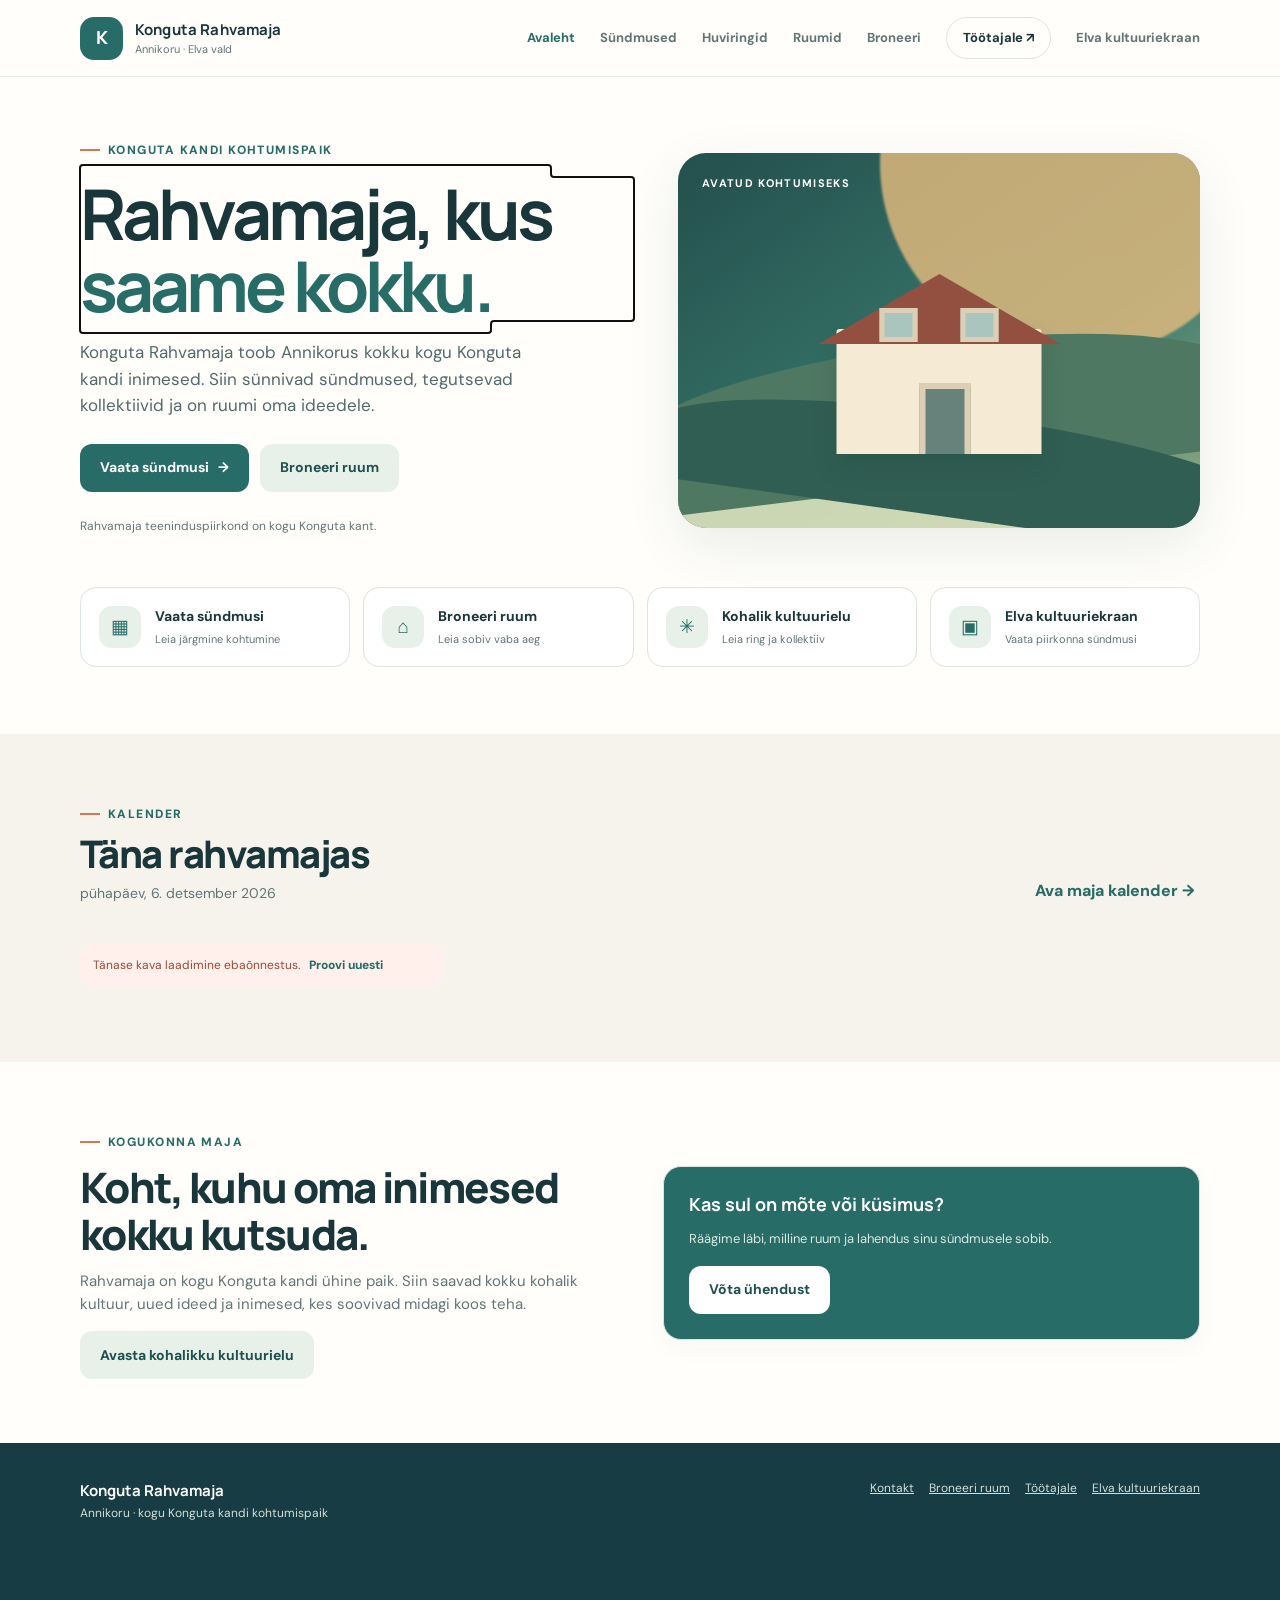
==== index.html @ 7deb7669 "Show whole-house events on public pages" ====
<!doctype html>
<html lang="et">
<head>
  <meta charset="utf-8">
  <meta name="viewport" content="width=device-width, initial-scale=1">
  <meta name="theme-color" content="#183c43">
  <meta name="description" content="Konguta Rahvamaja Annikorus. Vaata kohalikke sündmusi, leia ring või küsi ruumi kasutamise võimalust.">
  <title>Konguta Rahvamaja | Kohtumispaik Konguta kandis</title>
  <link rel="preconnect" href="https://fonts.googleapis.com">
  <link rel="preconnect" href="https://fonts.gstatic.com" crossorigin>
  <link href="https://fonts.googleapis.com/css2?family=DM+Sans:wght@400;500;600;700&family=Manrope:wght@500;600;700;800&display=swap" rel="stylesheet">
  <style>
    :root{--ink:#19363b;--muted:#627579;--teal:#286c68;--teal-dark:#1d514f;--mint:#e8f1e9;--cream:#f5f3eb;--paper:#fffefa;--line:#dce5df;--coral:#d27859;--shadow:0 18px 55px rgba(26,56,57,.09)}
    *{box-sizing:border-box}html{scroll-behavior:smooth}body{margin:0;background:var(--paper);color:var(--ink);font-family:'DM Sans',sans-serif;line-height:1.55;-webkit-tap-highlight-color:transparent}button,input,select,textarea{font:inherit}button,a{touch-action:manipulation}a{color:inherit}.shell{width:min(1120px,calc(100% - 40px));margin:auto}.topbar{position:sticky;top:0;z-index:10;background:rgba(255,254,250,.94);backdrop-filter:blur(12px);border-bottom:1px solid rgba(220,229,223,.75)}.topbar-inner{height:76px;display:flex;align-items:center;justify-content:space-between;gap:24px}.brand{display:flex;align-items:center;gap:12px;text-decoration:none}.brand-mark{width:43px;height:43px;border-radius:14px;background:var(--teal);display:grid;place-items:center;color:#fff;font-family:Manrope,sans-serif;font-weight:800;font-size:18px;letter-spacing:-1px}.brand-copy{line-height:1.15}.brand-copy strong{display:block;font-family:Manrope,sans-serif;font-size:15px;letter-spacing:.01em}.brand-copy small{display:block;margin-top:5px;color:var(--muted);font-size:11px}.nav{display:flex;align-items:center;gap:25px}.nav button,.icon-button{border:0;background:none;color:var(--muted);cursor:pointer}.nav .external-nav{padding:12px 0;font-size:13px;font-weight:700;text-decoration:none;color:var(--muted)}.nav .external-nav:hover{color:var(--teal)}.nav button{padding:12px 0;font-size:13px;font-weight:700}.nav button:hover,.nav button.active{color:var(--teal)}.nav .staff-button{border:1px solid var(--line);border-radius:999px;padding:10px 16px;color:var(--ink)}.view{display:none}.view.active{display:block;animation:appear .25s ease}@keyframes appear{from{opacity:0;transform:translateY(5px)}to{opacity:1;transform:translateY(0)}}
    .hero{padding:57px 0 40px;display:grid;grid-template-columns:1.03fr .97fr;gap:44px;align-items:center}.eyebrow{display:inline-flex;align-items:center;gap:8px;color:var(--teal);font-size:12px;font-weight:800;letter-spacing:.12em;text-transform:uppercase}.eyebrow:before{content:'';width:20px;height:2px;background:var(--coral)}h1,h2,h3,p{margin-top:0}.hero h1{font-family:Manrope,sans-serif;font-size:clamp(40px,6vw,70px);line-height:1.03;letter-spacing:-.055em;margin:18px 0}.hero h1 em{font-style:normal;color:var(--teal)}.hero-copy{max-width:480px;color:#52696d;font-size:17px}.actions{display:flex;flex-wrap:wrap;gap:11px;margin:25px 0}.button{display:inline-flex;justify-content:center;align-items:center;gap:9px;min-height:48px;padding:0 20px;border:0;border-radius:12px;background:var(--teal);color:white;text-decoration:none;font-weight:700;font-size:14px;cursor:pointer;transition:.18s ease}.button:hover{background:var(--teal-dark);transform:translateY(-1px)}.button.secondary{background:var(--mint);color:var(--teal-dark)}.button.outline{background:white;border:1px solid var(--line);color:var(--ink)}.button.small{min-height:38px;padding:0 13px;font-size:12px;border-radius:9px}.button:disabled{opacity:.5;cursor:not-allowed;transform:none}.hero-note{color:var(--muted);font-size:12px}.hero-art{height:375px;position:relative;overflow:hidden;border-radius:28px;background:linear-gradient(145deg,#244f4d,#38796c 62%,#94ad83);box-shadow:var(--shadow)}.hero-art:before,.hero-art:after{content:'';position:absolute;border-radius:50%;filter:blur(1px)}.hero-art:before{width:390px;height:390px;background:#e1ba7e;opacity:.83;right:-70px;top:-185px}.hero-art:after{width:510px;height:230px;background:#dbe1bd;opacity:.9;left:-78px;bottom:-128px;transform:rotate(-13deg)}.hill{position:absolute;z-index:1;bottom:45px;width:120%;height:140px;border-radius:50% 50% 0 0;background:#4f7862;left:-10%;transform:rotate(-7deg)}.hill.two{height:104px;bottom:9px;background:#315e53;transform:rotate(8deg);left:-5%}.house{position:absolute;z-index:2;bottom:74px;left:50%;transform:translateX(-50%);width:205px;height:125px;background:#f5ead4;border-radius:3px 3px 0 0;box-shadow:0 12px 24px #183b3830}.house:before{content:'';position:absolute;left:-18px;top:-55px;width:242px;height:70px;background:#934f40;clip-path:polygon(50% 0,100% 100%,0 100%)}.house:after{content:'';position:absolute;bottom:0;left:83px;width:39px;height:65px;background:#67827b;border:6px solid #ddcfb6;border-bottom:0}.window{position:absolute;z-index:3;bottom:112px;left:43px;width:38px;height:34px;background:#a9c5bd;border:5px solid #ddcfb6}.window.right{left:auto;right:43px}.art-caption{position:absolute;z-index:4;left:24px;top:22px;color:white;font-size:11px;font-weight:700;letter-spacing:.12em;text-transform:uppercase}.hero-art.photo{background-size:cover;background-position:center}.hero-art.photo:before,.hero-art.photo:after,.hero-art.photo .hill,.hero-art.photo .house,.hero-art.photo .window{display:none}
    .quick-links{display:grid;grid-template-columns:repeat(4,1fr);gap:13px;margin:0 0 67px}.quick-card{display:flex;align-items:center;gap:14px;padding:18px;background:#fff;border:1px solid var(--line);border-radius:16px;text-align:left;cursor:pointer;color:var(--ink);transition:.2s}.quick-card:hover{border-color:#9cbab0;box-shadow:var(--shadow);transform:translateY(-2px)}.quick-icon{width:42px;height:42px;display:grid;place-items:center;border-radius:13px;background:var(--mint);color:var(--teal);font-size:19px;flex:none}.quick-card strong{display:block;font-size:14px}.quick-card small{display:block;margin-top:3px;color:var(--muted);font-size:11px}.section{padding:64px 0}.section.alt{background:var(--cream)}.section-head{display:flex;align-items:end;justify-content:space-between;gap:20px;margin-bottom:27px}.section-head h2{font:800 clamp(26px,4vw,38px)/1.1 Manrope,sans-serif;letter-spacing:-.04em;margin:10px 0 0}.section-head p{color:var(--muted);font-size:14px;margin:8px 0 0}.text-link{border:0;background:none;color:var(--teal);font-weight:800;cursor:pointer;text-decoration:none}.event-grid,.collective-grid,.room-grid{display:grid;grid-template-columns:repeat(3,1fr);gap:16px}.empty-card,.info-card,.event-card,.collective-card,.room-card,.panel,.form-card{border:1px solid var(--line);border-radius:18px;background:#fff;box-shadow:0 8px 24px rgba(26,56,57,.035)}.empty-card{padding:25px;color:var(--muted);font-size:14px}.event-card{padding:19px;display:flex;gap:15px}.date-block{width:52px;height:59px;flex:none;border-radius:13px;background:var(--mint);color:var(--teal);display:grid;align-content:center;text-align:center}.date-block b{font:800 19px Manrope}.date-block small{font-size:9px;font-weight:800;letter-spacing:.08em}.event-card h3,.collective-card h3,.room-card h3{margin:1px 0 6px;font:700 16px Manrope}.event-card p,.collective-card p,.room-card p{color:var(--muted);font-size:12px;margin:0}.info-band{display:grid;grid-template-columns:1fr 1fr;gap:45px;align-items:center}.info-band h2{font:800 clamp(27px,4vw,42px)/1.12 Manrope;letter-spacing:-.04em;margin:12px 0}.info-band p{color:var(--muted);font-size:15px;max-width:520px}.info-card{padding:25px;background:var(--teal);color:white}.info-card strong{font:700 18px Manrope}.info-card p{color:#d7e8df;font-size:13px;margin:10px 0 0}.collective-card,.room-card{overflow:hidden}.card-photo{height:155px;background:linear-gradient(145deg,#d9e6d7,#aec5b0);background-size:cover;background-position:center;display:grid;place-items:center;color:#426e64;font-size:37px}.card-body{padding:17px}.card-body .text-link{display:inline-block;margin-top:12px;font-size:12px}.collective-details{display:grid;gap:8px;margin-top:13px;padding-top:12px;border-top:1px solid var(--line)}.collective-detail{font-size:12px;color:var(--muted)}.collective-detail strong{color:var(--ink)}.collective-contact{display:flex;gap:10px;flex-wrap:wrap}.collective-contact a{font-size:12px;font-weight:700;color:var(--teal);text-decoration:none}.collective-contact a:hover{text-decoration:underline}.room-card .card-photo{height:132px;background:linear-gradient(145deg,#e7e5d4,#b7c8b7)}.room-rate{font-weight:800;color:var(--teal);margin:12px 0 0;font-size:13px}.rate-card{padding:14px 16px;margin:2px 0 16px;border:1px solid var(--line);border-radius:13px;background:#f7f8f3}.rate-card h3{font:700 14px Manrope;margin:0 0 8px}.rate-grid{display:grid;gap:9px}.rate-option{padding:12px;border:1px solid var(--line);border-radius:11px;background:#fff;transition:border-color .15s,background .15s}.rate-option.selected{border-color:var(--teal);background:#edf5ef;box-shadow:0 0 0 1px var(--teal)}.rate-option strong{display:block;color:var(--teal-dark);font-size:13px}.rate-option p{margin:5px 0 0;color:var(--muted);font-size:11px;line-height:1.45}.service-options{display:grid;gap:9px;margin:9px 0 16px}.service-option{display:flex;align-items:center;gap:11px;padding:12px;border:1px solid var(--line);border-radius:12px;background:#fff;cursor:pointer}.service-option input{width:18px;height:18px;accent-color:var(--teal)}.service-option span{display:flex;justify-content:space-between;gap:12px;flex:1;font-size:13px}.service-option b{white-space:nowrap;color:var(--teal)}.quote-box{padding:16px;border-radius:14px;background:#f1f6f1;border:1px solid #dce8dd;margin:16px 0}.quote-box h3{font:700 15px Manrope;margin:0 0 10px}.quote-row{display:flex;justify-content:space-between;gap:12px;padding:5px 0;font-size:13px}.quote-total{border-top:1px solid #d3e0d5;margin-top:7px;padding-top:11px;font-weight:800;font-size:17px;color:var(--teal-dark)}.quote-note{font-size:11px;color:var(--muted);margin:9px 0 0}.page-head{padding:42px 0 22px}.page-head h1{font:800 clamp(31px,5vw,48px)/1.1 Manrope;letter-spacing:-.045em;margin:12px 0}.page-head p{max-width:680px;color:var(--muted)}.two-col{display:grid;grid-template-columns:minmax(0,1.2fr) minmax(280px,.8fr);gap:22px;padding-bottom:64px}.form-card,.panel{padding:22px}.form-card h2,.panel h2{font:700 19px Manrope;margin:0 0 17px}.field-grid{display:grid;grid-template-columns:1fr 1fr;gap:13px}.field{display:block;margin-bottom:13px}.field span{display:block;margin:0 0 6px;font-size:12px;font-weight:700}.field input,.field select,.field textarea{width:100%;min-height:45px;padding:10px 12px;border:1px solid #cfdcd5;border-radius:10px;background:#fff;color:var(--ink);outline:none}.field textarea{min-height:90px;resize:vertical}.field input:focus,.field select:focus,.field textarea:focus{border-color:var(--teal);box-shadow:0 0 0 3px #286c6819}.hint{font-size:11px;color:var(--muted);margin:0 0 13px}.schedule{margin:10px 0 15px;padding:13px;background:#f5f8f4;border-radius:12px}.event-layout{grid-template-columns:minmax(0,1.08fr) minmax(330px,.92fr);align-items:start}.booking-layout{grid-template-columns:minmax(0,1fr) minmax(360px,1fr);align-items:start}.booking-calendar-panel{padding:20px}.booking-calendar-panel>h2{margin-bottom:5px}.booking-legend{display:flex;flex-wrap:wrap;gap:8px 14px;margin:13px 0;color:var(--muted);font-size:11px;font-weight:700}.booking-legend span{display:inline-flex;align-items:center;gap:6px}.booking-legend i{width:9px;height:9px;border-radius:50%;background:#d6e1dc}.booking-legend .legend-selected{background:var(--teal)}.booking-legend .legend-busy{background:#c68c48}.calendar-day.has-use{box-shadow:inset 0 -3px #c68c48}.booking-data-grid{display:grid;grid-template-columns:repeat(2,minmax(0,1fr));gap:10px;margin:15px 0}.booking-data{padding:12px;border:1px solid var(--line);border-radius:12px;background:#fafbf7}.booking-data small{display:block;color:var(--muted);font-size:10px;font-weight:800;text-transform:uppercase;letter-spacing:.04em}.booking-data strong{display:block;margin-top:4px;font:700 15px Manrope;color:var(--teal-dark)}.booking-include-list{display:grid;grid-template-columns:1fr 1fr;gap:8px;margin:0;padding:0;list-style:none}.booking-include-list li{padding:9px 10px;border-radius:9px;background:#f5f8f4;color:#49635c;font-size:11px}.calendar-panel{padding:20px}.calendar-nav{display:flex;align-items:center;justify-content:space-between;gap:10px;margin-bottom:15px}.calendar-nav h2{margin:0;text-align:center;font:700 18px Manrope;text-transform:capitalize}.calendar-nav button{width:38px;height:38px;border:1px solid var(--line);border-radius:10px;background:#fff;color:var(--ink);font-size:20px;cursor:pointer}.calendar-weekdays,.calendar-days{display:grid;grid-template-columns:repeat(7,minmax(0,1fr));gap:5px}.calendar-weekdays{margin-bottom:6px}.calendar-weekdays span{text-align:center;padding:6px 0;color:var(--muted);font-size:11px;font-weight:800}.calendar-day{aspect-ratio:1;border:1px solid transparent;border-radius:11px;background:transparent;color:var(--ink);font-weight:600;cursor:pointer}.calendar-day:hover{background:var(--mint)}.calendar-day.outside{color:#a9b3af}.calendar-day.today{border-color:#a8c2b4}.calendar-day.selected{outline:2px solid var(--ink);outline-offset:-3px}.event-booking-cta{margin:4px 0 58px}.schedule-head{display:flex;justify-content:space-between;gap:10px;font-size:12px;font-weight:800;margin-bottom:6px}.schedule ul{padding:0;margin:0;list-style:none}.schedule li{display:flex;gap:9px;justify-content:space-between;padding:7px 0;border-top:1px solid var(--line);font-size:12px}.badge{display:inline-flex;padding:3px 8px;border-radius:999px;background:#f4e9dc;color:#8e5e38;font-size:10px;font-weight:800}.badge.good{background:#e1f1e5;color:#2d7050}.status-msg{padding:11px 13px;border-radius:10px;background:#eff5f0;color:#315b51;font-size:12px;margin:12px 0}.status-msg.error{background:#fff0eb;color:#9c4a36}.status-msg:empty{display:none}.panel{margin-bottom:18px}.panel-header{display:flex;justify-content:space-between;gap:12px;align-items:center;margin-bottom:16px}.panel-header h2{margin:0}.booking-row{padding:15px 0;border-top:1px solid var(--line)}.booking-row:first-child{border-top:0}.booking-row-top{display:flex;align-items:flex-start;justify-content:space-between;gap:12px}.booking-row-top>.badge{align-self:flex-start;flex:0 0 auto;white-space:nowrap;height:auto;line-height:1.3}.booking-row h3{font:700 14px Manrope;margin:0 0 5px}.booking-row p{font-size:12px;color:var(--muted);margin:0 0 7px}.row-actions{display:flex;gap:8px;flex-wrap:wrap;margin-top:10px}.content-list{display:grid;gap:10px}.content-option{border:1px solid var(--line);border-radius:12px;padding:12px;text-align:left;background:#fff;color:var(--ink);cursor:pointer}.content-option.selected{border-color:var(--teal);background:#f2f7f2}.content-editor{padding-top:16px;margin-top:16px;border-top:1px solid var(--line)}.managed-activities{display:grid;gap:13px;margin:14px 0}.managed-activity-row{min-width:0;padding:15px;border:1px solid var(--line);border-radius:13px}.managed-activity-row legend{padding:0 6px;font:700 14px Manrope;color:var(--teal-dark)}.managed-activity-row .field{margin-bottom:10px}.managed-activity-row .field textarea{min-height:68px}.footer{padding:36px 0 82px;background:#183c43;color:#fff}.footer-inner{display:flex;justify-content:space-between;gap:30px;align-items:start}.footer p,.footer a{color:#d1dfd8;font-size:12px}.footer strong{font:700 15px Manrope}.footer-links{display:flex;gap:15px;flex-wrap:wrap}.mobile-nav{display:none}.hidden{display:none!important}.muted{color:var(--muted)}.center{text-align:center}.loading{color:var(--muted);font-size:13px;padding:15px}.sr-only{position:absolute;width:1px;height:1px;padding:0;margin:-1px;overflow:hidden;clip:rect(0,0,0,0);white-space:nowrap;border:0}

    .availability-legend{display:flex;flex-wrap:wrap;gap:9px 16px;margin:16px 0 10px;font-size:12px;font-weight:700;color:var(--ink)}
    .availability-legend span{display:inline-flex;align-items:center;gap:6px}.availability-legend i{display:inline-block;width:11px;height:11px;border-radius:3px;border:1px solid transparent}
    .availability-legend .legend-free{background:#d9f0df;border-color:#4c9a64}.availability-legend .legend-partial{background:#ffedb5;border-color:#c18b18}.availability-legend .legend-full{background:#f4c4bf;border-color:#b93a32}.availability-legend .legend-selected{background:transparent;border:2px solid var(--ink)}
    .calendar-day{display:flex;flex-direction:column;align-items:center;justify-content:center;gap:3px;min-height:54px;padding:6px 2px;border:1px solid var(--line);transition:background .15s,border-color .15s}
    .calendar-day .day-number{font-size:14px;font-weight:800}.calendar-day .day-availability{font-size:10px;line-height:1.2;font-weight:800;white-space:nowrap}
    .calendar-day.availability-free{background:#d9f0df;border-color:#74b487;color:#174b2a}.calendar-day.availability-partial{background:#ffedb5;border-color:#d2a63f;color:#604000}.calendar-day.availability-full{background:#f4c4bf;border-color:#c94b42;color:#74221c}.calendar-day.availability-unknown{background:#f3f5f4;border-color:#e1e7e3;color:#657577}.calendar-day.availability-past{background:#f7f8f7;border-color:#e8ece9;color:#95a19b}
    .calendar-day.outside{opacity:.6}.calendar-day.today .day-number{text-decoration:underline;text-underline-offset:3px}.calendar-day.selected{outline:2px solid var(--ink);outline-offset:-3px;box-shadow:none}.calendar-day:focus-visible{outline:3px solid var(--teal);outline-offset:2px}.calendar-day:disabled{cursor:default}.calendar-day:not(:disabled):hover{filter:brightness(.97)}
    .calendar-load-state{min-height:18px;margin:8px 0;color:var(--muted);font-size:11px}.calendar-load-state.error{color:#913329}.calendar-load-state button{margin-left:7px;font-size:11px}.calendar-explanation{font-size:11px;color:var(--muted);margin:0 0 8px}
    @media(max-width:760px){.shell{width:min(100% - 30px,600px)}.topbar-inner{height:66px}.nav{display:none}.hero{padding:33px 0 24px;grid-template-columns:1fr;gap:18px}.hero h1{font-size:46px;max-width:550px}.hero-copy{font-size:15px}.hero-art{height:245px;order:-1;border-radius:21px}.house{transform:translateX(-50%) scale(.82);transform-origin:bottom center;bottom:49px}.hill{bottom:27px}.hill.two{bottom:0}.quick-links{grid-template-columns:1fr;gap:9px;margin-bottom:41px}.quick-card{padding:13px}.quick-icon{width:38px;height:38px}.section{padding:43px 0}.section-head{align-items:start}.event-grid,.collective-grid,.room-grid{grid-template-columns:1fr}.info-band{grid-template-columns:1fr;gap:20px}.page-head{padding:31px 0 18px}.two-col{grid-template-columns:1fr;padding-bottom:35px}.booking-layout{grid-template-columns:1fr}.form-card,.panel{padding:17px}.footer{padding-bottom:95px}.footer-inner{display:block}.footer-links{margin-top:14px}.mobile-nav{position:fixed;z-index:12;left:10px;right:10px;bottom:9px;display:grid;grid-template-columns:repeat(5,1fr);gap:3px;padding:7px;background:rgba(255,254,250,.97);border:1px solid var(--line);border-radius:17px;box-shadow:0 10px 30px #183b3830;backdrop-filter:blur(12px)}.mobile-nav button{border:0;background:transparent;color:#78898a;padding:7px 2px;border-radius:11px;font-size:10px;font-weight:700;cursor:pointer}.mobile-nav button span{display:block;font-size:17px;margin-bottom:2px}.mobile-nav button.active{background:var(--mint);color:var(--teal-dark)}.field-grid{grid-template-columns:1fr 1fr}}
    @media(max-width:390px){.hero h1{font-size:39px}.actions .button{flex:1}.field-grid{grid-template-columns:1fr}}

    .k-tabs{display:flex;gap:8px;flex-wrap:wrap;margin:20px 0}.k-tabs button{min-height:42px}
    #kStaffSection>.panel{margin:18px 0}.k-filter-grid{display:grid;grid-template-columns:repeat(4,minmax(0,1fr));gap:12px;align-items:end}
    .k-filter-grid .service-option{margin-bottom:13px;min-height:45px}.k-activity{border:1px solid var(--line);border-radius:12px;margin:16px 0;overflow:hidden;background:#fff}
    .k-activity>summary,.k-assist>summary{font-weight:700;cursor:pointer;padding:15px;min-height:48px}.k-activity-fields{padding:16px}.k-activity-fields .field-grid{align-items:start}
    .k-assist{background:var(--cream);border-radius:12px;margin-bottom:22px;padding:0 14px 4px}.k-assist[open]{padding-bottom:15px}.k-assist .button{margin:5px 8px 5px 0}
    .k-review{padding:18px;border:1px solid #99b8ab;border-radius:14px;background:#eef6ef;margin-top:18px}.k-review h3{margin-top:0}.k-date-list{font-size:13px;line-height:2}.k-review summary{cursor:pointer;padding:15px 0}
    .k-dialog{width:min(650px,calc(100% - 24px));max-height:85dvh;overflow:auto;border:1px solid var(--line);border-radius:20px;padding:24px;color:var(--ink);box-shadow:var(--shadow)}.k-dialog::backdrop{background:#132f36a8}.k-dialog h2{font-size:21px}
    #adminCalendarEntryPanel{margin:0 0 30px;scroll-margin-top:100px}#adminCalendarEntryPanel .service-option{margin-bottom:10px}button:disabled{opacity:.55;cursor:wait}.k-booking-list .booking-row{padding:18px 0}
    @media(max-width:720px){.k-filter-grid{grid-template-columns:1fr 1fr}.k-tabs{gap:6px}.k-tabs .button{padding:9px 12px}.k-dialog{padding:18px}.k-activity-fields{padding:12px}.k-activity-fields .field-grid{grid-template-columns:1fr}.panel-header{flex-wrap:wrap}}
    @media(max-width:430px){.k-filter-grid{grid-template-columns:1fr}.k-dialog .field-grid{grid-template-columns:1fr}}

    .back-button{display:inline-flex;align-items:center;min-height:44px;margin-top:18px;padding:8px 0;font-size:14px}
    .back-button+.page-head{padding-top:12px}.regular-activities{margin-top:22px;border-top:1px solid var(--line);padding-top:12px}.regular-activities summary{cursor:pointer;font-weight:700;padding:12px 0;font-size:14px}.regular-row{padding:12px 0;border-bottom:1px solid var(--line);font-size:13px}.regular-row p{margin:4px 0;color:var(--muted)}.regular-row small{color:var(--muted)}.regular-activities>.text-link{padding:16px 0;text-align:left;min-height:44px}.home-next h3{font-size:14px;margin-top:0}.home-next{grid-column:span 2}.event-calendar-panel summary{font-weight:700;color:var(--teal-dark);cursor:pointer;min-height:44px;padding:10px 0}.event-calendar-content>h2{margin:0 0 20px}.event-calendar-panel>details>summary{display:none}.mobile-staff{display:none;width:auto;padding:8px 10px;font-size:12px;font-weight:700;min-height:44px}.mobile-nav a{display:block;text-align:center;text-decoration:none;color:#627579;padding:7px 1px;border-radius:11px;font-size:10px;font-weight:700;overflow-wrap:anywhere}.mobile-nav a span{display:block;font-size:17px;margin-bottom:2px}
    @media(max-width:760px){.mobile-staff{display:block}#view-home .quick-links,#view-home .hero-note,#view-home .hero-art,#view-home .hero-copy,#view-home .home-about h2,#view-home .home-about .eyebrow,#view-home .home-about .secondary{display:none}#view-home .hero{padding:28px 0 24px}#view-home .hero h1{font-size:36px}#view-home .hero .actions{gap:9px}#view-home .hero .button{padding:12px 14px}#view-home .home-about .info-card{padding:18px}#view-home .home-about .info-card strong,#view-home .home-about .info-card p{display:none}#view-home .home-about .info-card .button{margin-top:0!important}#view-home .home-about .info-card{background:transparent;box-shadow:none;border:0;padding:0}#view-home .home-about{padding:28px 0}#view-home .home-about p{margin:0}.home-next{grid-column:auto}.event-calendar-panel>details>summary{display:list-item}.event-calendar-content{padding-top:16px}.event-calendar-content>h2{display:none}.event-layout{gap:14px}.event-calendar-panel{grid-row:2}#view-booking .booking-layout{display:flex;flex-direction:column}#view-booking .booking-side{display:contents}#view-booking .booking-calendar-panel{order:-1;width:100%}#view-booking .booking-layout>.form-card{width:100%}#bookingRoomInfo{order:3;width:100%}.mobile-nav{padding-bottom:max(7px,env(safe-area-inset-bottom));bottom:4px}.mobile-nav button,.mobile-nav a{min-height:48px}.footer{padding-bottom:115px}}
  .booking-datetime .field{min-width:0}.datetime-controls{display:grid;grid-template-columns:minmax(0,1.15fr) minmax(0,.85fr);gap:8px}.datetime-controls input{min-width:0;width:100%}</style>
</head>
<body>
  <header class="topbar">
    <div class="shell topbar-inner">
      <a class="brand" href="#home" aria-label="Konguta Rahvamaja avaleht" onclick="showView('home');return false">
        <span class="brand-mark">K</span><span class="brand-copy"><strong>Konguta Rahvamaja</strong><small>Annikoru · Elva vald</small></span>
      </a>
      <nav class="nav" aria-label="Põhimenüü">
        <button data-view="home" onclick="showView('home')">Avaleht</button><button data-view="events" onclick="showView('events')">Sündmused</button><button data-view="activities" onclick="showView('activities')">Huviringid</button><button data-view="rooms" onclick="showView('rooms')">Ruumid</button><button data-view="booking" onclick="showView('booking')">Broneeri</button><button class="staff-button" onclick="showView('login')">Töötajale ↗</button><a class="external-nav" href="kultuuriekraan.html">Elva kultuuriekraan</a>
      </nav>
      <button class="icon-button mobile-staff" aria-label="Töötajate siseveeb" onclick="showView('login')">Töötajale</button>
    </div>
  </header>
  <main>
    <section id="view-home" class="view active">
      <div class="shell">
        <div class="hero">
          <div><span class="eyebrow">Konguta kandi kohtumispaik</span><h1 id="homeTitle">Rahvamaja, kus <em>saame kokku.</em></h1><p class="hero-copy" id="homeDescription">Konguta Rahvamaja toob Annikorus kokku kogu Konguta kandi inimesed. Siin sünnivad sündmused, tegutsevad kollektiivid ja on ruumi oma ideedele.</p><div class="actions"><button class="button" onclick="showView('events')">Vaata sündmusi <span>→</span></button><button class="button secondary" onclick="showView('booking')">Broneeri ruum</button></div><p class="hero-note" id="homeNote">Rahvamaja teeninduspiirkond on kogu Konguta kant.</p></div>
          <div class="hero-art" id="heroArt" role="img" aria-label="Konguta Rahvamaja illustratsioon"><span class="art-caption">Avatud kohtumiseks</span><div class="hill"></div><div class="hill two"></div><div class="house"><i class="window"></i><i class="window right"></i></div></div>
        </div>
        <div class="quick-links">
          <button class="quick-card" onclick="showView('events')"><span class="quick-icon">▦</span><span><strong>Vaata sündmusi</strong><small>Leia järgmine kohtumine</small></span></button>
          <button class="quick-card" onclick="showView('booking')"><span class="quick-icon">⌂</span><span><strong>Broneeri ruum</strong><small>Leia sobiv vaba aeg</small></span></button>
          <button class="quick-card" onclick="showView('activities')"><span class="quick-icon">✳</span><span><strong>Kohalik kultuurielu</strong><small>Leia ring ja kollektiiv</small></span></button><a class="quick-card" href="kultuuriekraan.html" style="text-decoration:none"><span class="quick-icon">▣</span><span><strong>Elva kultuuriekraan</strong><small>Vaata piirkonna sündmusi</small></span></a>
        </div>
      </div>
      <section class="section alt"><div class="shell"><div class="section-head"><div><span class="eyebrow">Kalender</span><h2>Täna rahvamajas</h2><p id="todayDate"></p></div><button class="text-link" onclick="openHouseCalendar()">Ava maja kalender →</button></div><div id="homeEvents" class="event-grid"><div class="empty-card">Laadin tänaseid tegevusi…</div></div></div></section>
      <section class="section home-about"><div class="shell info-band"><div><span class="eyebrow">Kogukonna maja</span><h2 id="communityTitle">Koht, kuhu oma inimesed kokku kutsuda.</h2><p id="communityDescription">Rahvamaja on kogu Konguta kandi ühine paik. Siin saavad kokku kohalik kultuur, uued ideed ja inimesed, kes soovivad midagi koos teha.</p><button class="button secondary" onclick="showView('activities')">Avasta kohalikku kultuurielu</button></div><div class="info-card"><strong>Kas sul on mõte või küsimus?</strong><p>Räägime läbi, milline ruum ja lahendus sinu sündmusele sobib.</p><button class="button" style="margin-top:17px;background:#fff;color:var(--teal-dark)" onclick="showView('contact')">Võta ühendust</button></div></div></section>
    </section>
    <section id="view-events" class="view"><div class="shell"><div class="page-head"><span class="eyebrow">Konguta rahvamajas</span><h1>Sündmused</h1><p>Leia järgmine kontsert, pidu või töötuba. Kõiki proove ja ruumikasutusi näed maja kalendris.</p></div><div class="two-col event-layout"><div class="form-card"><div class="panel-header"><h2 id="eventListHeading">Tulevased sündmused</h2><button id="upcomingEventsBtn" class="text-link hidden" type="button" onclick="loadEventSchedule('upcoming')">Kõik tulevased sündmused</button></div><input type="hidden" id="eventDate"><p id="eventListHint" class="hint">Siin kuvatakse juhataja poolt avalikuks märgitud sündmused. Kõiki ruumikasutusi näed maja kalendris.</p><div id="eventSchedule" class="schedule" aria-live="polite"><div class="loading">Laadin tulevasi sündmusi…</div></div><details class="regular-activities"><summary>Regulaarsed tegevused <span class="muted">· nädalakava</span></summary><p class="hint">Tavapärased tegevusajad. Muudatusi ja tegelikke ruumikasutusi vaata maja kalendrist.</p><div id="regularActivities"></div><button class="text-link" onclick="showView('activities')">Huviringide tutvustused ja kontaktid →</button></details></div><aside class="form-card calendar-panel event-calendar-panel"><details id="eventCalendarDisclosure" open><summary>Vaata maja kalendrit</summary><div class="event-calendar-content"><h2>Maja kalender</h2><div class="calendar-nav"><button type="button" aria-label="Eelmine kuu" onclick="changeEventMonth(-1)">‹</button><h2 id="eventMonthLabel">Kalender</h2><button type="button" aria-label="Järgmine kuu" onclick="changeEventMonth(1)">›</button></div><div class="calendar-weekdays" aria-hidden="true"><span>E</span><span>T</span><span>K</span><span>N</span><span>R</span><span>L</span><span>P</span></div><div id="eventCalendar" class="calendar-days" aria-label="Kuupäevade kalender"></div><div class="availability-legend" aria-label="Kalendri värvide tähendused"><span><i class="legend-free" aria-hidden="true"></i>Vaba</span><span><i class="legend-partial" aria-hidden="true"></i>Osaliselt hõivatud</span><span><i class="legend-full" aria-hidden="true"></i>Hõivatud</span><span><i class="legend-selected" aria-hidden="true"></i>Valitud päev</span></div><p class="calendar-explanation">Värvid arvestavad kõiki ruume kell 08.00–23.00 ja kasutuste vahele jäävat puhvrit. Punane tähendab, et üheski ruumis ei ole sobivat vaba aega. Klõpsa päeval, et vaadata täpseid aegu.</p><div id="eventCalendarLoad" class="calendar-load-state" role="status" aria-live="polite"></div></div></details></aside></div><section id="adminCalendarEntryPanel" class="panel hidden"><div class="panel-header"><h2 id="calendarEntryHeading">Lisa kalendrisse</h2></div><p class="hint">Vali kalendris kuupäev. Proovi saab lisada üheks korraks või korduma iga nädal samal ajal. Süsteem kontrollib tunni pikkust vahet teiste kasutustega.</p><form id="calendarEntryForm" onsubmit="submitCalendarEntry(event)"><input id="calendarEntryDate" type="hidden"><label class="field"><span>Kirje liik</span><select id="calendarEntryType" onchange="toggleCalendarEntryType()"><option value="event">Üritus</option><option value="trial">Kollektiivi proov</option></select></label><div id="calendarEntryCollectiveWrap" class="field hidden"><label class="field"><span>Kollektiiv</span><select id="calendarEntryCollective" aria-describedby="calendarCollectiveHint" onchange="fillCalendarCollectiveDefaults()"><option value="">Vali kollektiiv</option></select></label><p id="calendarCollectiveHint" class="hint" aria-live="polite"></p></div><label id="calendarEntryTitleWrap" class="field"><span>Ürituse nimetus</span><input id="calendarEntryTitle" maxlength="120" placeholder="nt kontsert, töötuba või koosolek"></label><div class="field-grid"><label class="field"><span>Ruum</span><select id="calendarEntryRoom" required><option value="">Vali ruum</option><option value="konguta-saal" selected>Saal</option><option value="konguta-valiala">Väliala / laululava ümbrus</option></select></label><label class="field"><span>Algusaeg</span><input id="calendarEntryStart" type="time" value="18:00" required></label></div><div class="field-grid"><label class="field"><span>Lõpuaeg</span><input id="calendarEntryEnd" type="time" value="20:00" required></label><label id="calendarRepeatWrap" class="service-option hidden" style="margin:0"><input type="checkbox" id="calendarRepeatWeekly" onchange="toggleCalendarRepeat()"><span><b>Korda iga nädal</b></span></label></div><label id="calendarRepeatUntilWrap" class="field hidden"><span>Korda kuni</span><input id="calendarRepeatUntil" type="date"></label><label class="service-option" style="margin:8px 0 14px"><input type="checkbox" id="calendarEntryPublic"><span><b>Näita nime avalikus kalendris</b></span></label><label class="field"><span>Lisainfo / märkus</span><textarea id="calendarEntryNotes" maxlength="500" placeholder="Valikuline märkus juhatajale"></textarea></label><button class="button small" id="calendarEntrySave" type="submit">Salvesta kalendrisse</button><div id="calendarEntryMessage" class="status-msg" aria-live="polite"></div></form></section><div class="info-card event-booking-cta"><strong>Soovid ruumi kasutada?</strong><p id="eventBookingHint">Saada ruumi kasutamise päring. Broneering muutub kehtivaks pärast rahvamaja kinnitust.</p><button class="button" style="margin-top:16px;background:#fff;color:var(--teal-dark)" onclick="showView('booking')">Broneeri ruum →</button></div></div></section>
    <section id="view-booking" class="view"><div class="shell"><button id="bookingBack" class="text-link back-button" type="button" onclick="goBookingBack()">← Avalehele</button><div class="page-head"><span class="eyebrow">Ruumide kasutamine</span><h1>Broneeri ruum</h1><p>Vali kalendrist kuupäev ja vaata ruumi kasutust. Broneeringule lisatakse automaatselt 60 minutit enne ja pärast valitud aega.</p></div><div class="two-col booking-layout"><div class="form-card"><h2>Ruum ja aeg</h2><form id="bookingForm" onsubmit="submitBooking(event)"><label class="field"><span>Vali ruum</span><select id="bookRoom" required><option value="konguta-saal">Saal</option><option value="konguta-valiala">Väliala / laululava ümbrus</option></select></label><div class="field-grid booking-datetime"><label class="field"><span>Algus</span><div class="datetime-controls"><input id="bookDate" type="date" aria-label="Alguskuupäev" required><input id="startTime" type="time" value="18:00" aria-label="Algusaeg" required></div></label><label class="field"><span>Lõpp</span><div class="datetime-controls"><input id="bookEndDate" type="date" aria-label="Lõppkuupäev" required><input id="endTime" type="time" value="22:00" aria-label="Lõpuaeg" required></div></label></div><p class="hint">Vali alguse ja lõpu kuupäev ning kellaaeg. Hinda arvestatakse kogu nende vahele jääva aja järgi. Ettevalmistuse ja koristuse hõive määrab juhataja.</p><div class="field-grid"><label class="field"><span>Kasutuse laad</span><select id="clientType" onchange="updateQuote()"><option value="community">Kogukonnasõbralik kasutus</option><option value="commercial">Kommertskasutus</option></select></label></div><div class="rate-card"><h3>Ruumirendi tunnihind</h3><div class="rate-grid"><div class="rate-option" id="communityRateCard"><strong>Kogukonnasõbralik kasutus 20 €/h</strong><p>Eraisikute tähtpäevad, mittetulundusühingud, kohalikud seltsingud, heategevuslikud sündmused.</p></div><div class="rate-option" id="commercialRateCard"><strong>Kommertskasutus 30 €/h</strong><p>Ettevõtete üritused, tuluüritused, tooteesitlused, poliitilised üritused jms.</p></div></div><p class="quote-note">Vali kasutuse laad ülalolevast valikust.</p></div><h2 style="margin-top:22px">Lisateenused</h2><p class="hint">Vali vajalik tehnika ja abi. Teenusehind arvutatakse valitud kasutusaja järgi.</p><div class="service-options"><label class="service-option"><input id="serviceSound" type="checkbox" onchange="updateQuote()"><span><span>Helitehnika</span><b>50 € / üritus</b></span></label><label class="service-option"><input id="serviceLights" type="checkbox" onchange="updateQuote()"><span><span>Lava- ja meeleoluvalgus</span><b>50 € / üritus</b></span></label><label class="service-option"><input id="serviceTechnician" type="checkbox" onchange="updateQuote()"><span><span>Tehniline tugi (min. 2 tundi)</span><b id="technicianRate">20 € / tund</b></span></label></div><div id="quoteBox" class="quote-box" aria-live="polite"></div><div id="availabilityStatus" class="status-msg" aria-live="polite"></div><h2 style="margin-top:22px">Sinu kontaktandmed</h2><div class="field-grid"><label class="field"><span>Nimi</span><input id="clientName" autocomplete="name" required maxlength="120"></label><label class="field"><span>E-post</span><input id="clientEmail" type="email" autocomplete="email" required maxlength="200"></label></div><label class="field"><span>Telefon</span><input id="clientPhone" type="tel" autocomplete="tel" required maxlength="60"></label><label class="field"><span>Sündmuse kirjeldus <small class="muted">(rahvamaja töötajale)</small></span><textarea id="eventDescription" maxlength="1500" placeholder="Kirjelda lühidalt, milleks ruumi vajad."></textarea></label><p class="hint" id="bookingConfirmationHint">Päring saadetakse juhatajale kinnitamiseks. Avalikus kalendris näidatakse kinnist kasutust neutraalselt, ilma sinu kontaktandmeteta.</p><button class="button" id="submitBookingBtn" type="submit">Saada broneeringusoov →</button><div id="bookingMessage" class="status-msg" aria-live="polite"></div></form></div><aside class="booking-side">
        <div class="form-card calendar-panel booking-calendar-panel">
          <h2>Vali kasutusaeg</h2>
          <p class="hint">Broneeringule lisatakse automaatselt 60 min enne ja 60 min pärast. Kontroll toimub koos puhvriga.</p>
          <div class="calendar-nav"><button type="button" aria-label="Eelmine kuu" onclick="changeBookingMonth(-1)">‹</button><h2 id="bookingMonthLabel">Kalender</h2><button type="button" aria-label="Järgmine kuu" onclick="changeBookingMonth(1)">›</button></div>
          <div class="calendar-weekdays" aria-hidden="true"><span>E</span><span>T</span><span>K</span><span>N</span><span>R</span><span>L</span><span>P</span></div>
          <div id="bookingCalendar" class="calendar-days" aria-label="Broneerimise kalender"></div>
          <div class="availability-legend" aria-label="Kalendri värvide tähendused"><span><i class="legend-free" aria-hidden="true"></i>Vaba</span><span><i class="legend-partial" aria-hidden="true"></i>Osaliselt hõivatud</span><span><i class="legend-full" aria-hidden="true"></i>Hõivatud</span><span><i class="legend-selected" aria-hidden="true"></i>Valitud päev</span></div><p id="bookingCalendarHint" class="calendar-explanation"></p><div id="bookingCalendarLoad" class="calendar-load-state" role="status" aria-live="polite"></div>
          <div id="bookingDayInfo" class="schedule"><div class="loading">Vali kuupäev, et näha ruumi kasutust ja vabu aegu.</div></div>
          <div id="bookingDayAvailability" class="status-msg" aria-live="polite"></div>
        </div>
        <div class="panel" id="bookingRoomInfo" style="margin-top:16px"></div>
      </aside></div></div></section>
    <section id="view-activities" class="view"><div class="shell"><div class="page-head"><span class="eyebrow">Konguta kant</span><h1>Huviringid ja kollektiivid</h1><p id="activitiesDescription">Rahvamajas tegutsevad kollektiivid ja ringid. Küsi juhendajalt, millal saad prooviga liituda.</p></div><div id="collectiveList" class="collective-grid"><div class="empty-card">Laadin kollektiive…</div></div><div id="collectiveStatus" class="status-msg"></div></div></section>
    <section id="view-rooms" class="view"><div class="shell"><div class="page-head"><span class="eyebrow">Ruumid ja võimalused</span><h1>Ruumid sündmusteks ja kohtumisteks</h1><p>Kirjelda oma plaani ja küsi ruumi saadavuse kohta.</p></div><div id="roomCards" class="room-grid"></div><div style="margin:24px 0 55px"><button class="button" onclick="showView('booking')">Broneeri ruum →</button></div></div></section>
    <section id="view-contact" class="view"><div class="shell"><div class="page-head"><span class="eyebrow">Oleme olemas</span><h1>Võta ühendust</h1><p>Konguta Rahvamaja asub Annikoru külas ning tegutseb kogu Konguta kandi heaks.</p></div><div class="two-col"><div class="panel"><h2>Konguta Rahvamaja</h2><p><strong>Asukoht</strong><br><span id="contactAddress">Annikoru küla, Elva vald</span></p><p><strong>Telefon</strong><br><a id="contactPhone" href="tel:+37258887276">5888 7276</a></p><p><strong>E-post</strong><br><a id="contactEmail" href="mailto:kultuur@elva.ee">kultuur@elva.ee</a></p><a class="button" href="https://www.google.com/maps/search/?api=1&query=Konguta+Rahvamaja+Annikoru" target="_blank" rel="noopener">Leia asukoht kaardil ↗</a></div><div class="info-card"><strong>Korraldad sündmust?</strong><p>Saada meile ruumi kasutamise soov. Võtame sinuga ühendust, et täpsustada tingimused ja sobiv lahendus.</p><button class="button" style="margin-top:16px;background:#fff;color:var(--teal-dark)" onclick="showView('booking')">Broneeri ruum</button></div></div></div></section>
    <section id="view-login" class="view"><div class="shell"><div class="page-head"><span class="eyebrow">Töötajate siseveeb</span><h1 id="loginHeading">Logi töötajana sisse</h1><p>Rahvamaja töötajate ja kollektiivide juhendajate töölaud.</p></div><div class="form-card" style="max-width:510px;margin-bottom:60px"><div id="loginForm"><label class="field"><span>E-post</span><input type="email" id="loginEmail" autocomplete="username" required></label><label class="field"><span>Parool</span><input type="password" id="loginPassword" autocomplete="current-password" required></label><button class="button" id="loginButton" onclick="login()">Logi sisse</button><div id="loginMessage" class="status-msg" aria-live="polite"></div></div><div id="staffPanel" class="hidden"><div class="panel-header"><div><span class="eyebrow">Siseveeb</span><h2 id="staffWelcome" style="margin:8px 0 0">Töölauale</h2></div><button class="button outline small" onclick="logout()">Logi välja</button></div><div id="staffContent"></div></div></div></div></section>
  </main>
  <footer class="footer"><div class="shell footer-inner"><div><strong>Konguta Rahvamaja</strong><p>Annikoru · kogu Konguta kandi kohtumispaik</p></div><div class="footer-links"><a href="#contact" onclick="showView('contact');return false">Kontakt</a><a href="#booking" onclick="showView('booking');return false">Broneeri ruum</a><a href="#login" onclick="showView('login');return false">Töötajale</a><a href="kultuuriekraan.html">Elva kultuuriekraan</a></div></div></footer>
  <nav class="mobile-nav" aria-label="Kiirmenüü"><button data-view="home" onclick="showView('home')"><span aria-hidden="true">⌂</span>Avaleht</button><button data-view="events" onclick="showView('events')"><span aria-hidden="true">▦</span>Sündmused</button><button data-view="booking" onclick="showView('booking')"><span aria-hidden="true">＋</span>Broneeri</button><button data-view="activities" onclick="showView('activities')"><span aria-hidden="true">✳</span>Huviringid</button><a href="kultuuriekraan.html" aria-label="Elva kultuuriekraan"><span aria-hidden="true">▣</span>Kultuuriekraan</a></nav>
  <script>
    const API='https://script.google.com/macros/s/AKfycbzdFUJ4VLN_jjgX3KZsGDtwpU6cdBuLlRNGyZRodzIOktR2ZF6IuIGGMe_CV4rlnIe5/exec';
    const SESS='konguta_staff_session_v1';
    const rooms=[{id:'konguta-saal',name:'Saal',capacity:'Kuni 80 inimest',text:'Sobib pidudeks, kontsertideks, töötubadeks ja koosolekuteks.',icon:'⌂',buffer:60},{id:'konguta-valiala',name:'Väliala / laululava ümbrus',capacity:'Kuni 300 inimest',text:'Välisündmuste, suveõhtute ja kogukonna koosviibimiste jaoks.',icon:'☼',buffer:60}];
    const DEFAULT_ACTIVITIES=[
      {id:'KOL-20260925-211355-657',name:'Konguta segakoor',schedule:'Esmaspäev kell 19.00',location:'Konguta rahvamaja',instructor:'Ragne Lind ja Merilin Seer',email:'merilin.seer@gmail.com',phone:'5611 1218'},
      {id:'KOL-20260925-182522-191',name:'Segarühm Kavalik',schedule:'Neljapäev kell 19.30',location:'Konguta rahvamaja',instructor:'Kaie Tali',email:'kaietali02@gmail.com',phone:'5341 7212'},
      {id:'KOL-20260925-181835-693',name:'Ansambel MESI',schedule:'Teisipäev kell 18.30',location:'Konguta rahvamaja / Konguta kool',instructor:'Merilin Seer',email:'merilin.seer@gmail.com',phone:'5611 1218'},
      {id:'konguta-pihlakobar',name:'Memmede tantsurühm Pihlakobar',schedule:'Kolmapäev kell 18.00',location:'Konguta rahvamaja',instructor:'Kaie Tali',email:'kaietali02@gmail.com',phone:'5341 7212'},
      {id:'konguta-rn-stuudio',name:'Laste showtants RN Stuudio',schedule:'Kolmapäev kell 12.30',location:'Konguta kool',instructor:'Merit Täht',email:'rnstudio@gmail.com',phone:'5525177'},
      {id:'konguta-laste-laulustuudio',name:'Laste laulustuudio',schedule:'Esmaspäev kell 14.00 · Teisipäev kell 13.40 · Kolmapäev kell 15.30 · Neljapäev kell 12.45',location:'Konguta rahvamaja / Konguta kool',instructor:'Merilin Seer',email:'merilin.seer@gmail.com',phone:'5611 1218'}
    ];
    const SITE_CONTENT_PREFIX='KRM1:';
    let siteSettings={homeDescription:'',activities:DEFAULT_ACTIVITIES};
    let staffToken='',staffUser=null,publicContent=[],collectives=[],calendarCollectives=[],calendarCollectiveRecords=[],calendarCollectivesLoaded=false,calendarCollectivesRequest=null,eventCalendarMonth='',bookingCalendarMonth='',bookingDayEntries=[],bookingScheduleReady=false,eventListMode='upcoming';
    const $=id=>document.getElementById(id);
    const esc=value=>String(value??'').replace(/[&<>"']/g,c=>({'&':'&amp;','<':'&lt;','>':'&gt;','"':'&quot;',"'":'&#39;'}[c]));
    const etDate=()=>new Intl.DateTimeFormat('en-CA',{timeZone:'Europe/Tallinn',year:'numeric',month:'2-digit',day:'2-digit'}).format(new Date());
    const viewNames=['home','events','booking','activities','rooms','contact','login'];
    let activeView='home';
    const VIEW_STORAGE_KEY='culturehub:last-view:'+location.pathname;
    function routeView(hash=location.hash){let name=String(hash||'').replace(/^#/,'');if(!viewNames.includes(name)){try{name=sessionStorage.getItem(VIEW_STORAGE_KEY)||'';}catch(e){name='';}}if(!viewNames.includes(name))name='home';return name;}
    function showView(name,fromHistory=false){
      if(!viewNames.includes(name))name='home';
      const previous=activeView;
      if(!fromHistory&&name!==previous)history.pushState({kongutaView:name,from:previous},'', '#'+name);
      activeView=name;try{sessionStorage.setItem(VIEW_STORAGE_KEY,name);}catch(e){}
      document.querySelectorAll('.view').forEach(x=>x.classList.remove('active'));
      $('view-'+name)?.classList.add('active');
      document.querySelectorAll('[data-view]').forEach(x=>{x.classList.toggle('active',x.dataset.view===name);if(x.dataset.view===name)x.setAttribute('aria-current','page');else x.removeAttribute('aria-current');});
      $('bookingBack').textContent=history.state?.kongutaView==='booking'&&history.state?.from?'← Tagasi':'← Avalehele';
      document.querySelectorAll('a[href*="kultuuriekraan.html"]').forEach(a=>a.href='kultuuriekraan.html?from='+encodeURIComponent(name));
      window.scrollTo({top:0,behavior:'auto'});
      const heading=$('view-'+name)?.querySelector('h1');if(heading){heading.tabIndex=-1;heading.focus({preventScroll:true});}
      if(name==='home')loadHomeEvents();
      if(name==='events'){loadEventSchedule(eventListMode,{preserveMonth:true});renderRegularActivities();if(staffUser)loadCalendarCollectives();}
      if(name==='booking')loadBookingSchedule();
      if(name==='activities')loadCollectives();
      if(name==='rooms')renderRooms();
      if(name==='login'&&staffToken)renderStaff();
    }
    function openHouseCalendar(date=etDate()){showView('events');$('eventCalendarDisclosure').open=true;$('eventDate').value=date;eventCalendarMonth=date.slice(0,7);loadEventSchedule('day');}
    function goBookingBack(){if(history.state?.kongutaView==='booking'&&viewNames.includes(history.state?.from))history.back();else showView('home');}
    function initNavigation(){const name=routeView();const previous=history.state;history.replaceState({kongutaView:name,...(previous?.kongutaView===name&&viewNames.includes(previous.from)?{from:previous.from}:{})},'', '#'+name);showView(name,true);}
    window.addEventListener('popstate',()=>showView(routeView(),true));
    window.addEventListener('hashchange',()=>{const next=routeView();if(next!==activeView)showView(next,true);});
    const bookingDraftKey='konguta_booking_draft_v1';
    function saveBookingDraft(){try{const data={};$('bookingForm').querySelectorAll('input[id],select[id],textarea[id]').forEach(el=>{data[el.id]=el.type==='checkbox'?el.checked:el.value;});sessionStorage.setItem(bookingDraftKey,JSON.stringify(data));}catch(e){}}
    function restoreBookingDraft(){try{const data=JSON.parse(sessionStorage.getItem(bookingDraftKey)||'null');if(!data||typeof data!=='object')return;$('bookingForm').querySelectorAll('input[id],select[id],textarea[id]').forEach(el=>{if(el.type==='checkbox'&&typeof data[el.id]==='boolean')el.checked=data[el.id];else if(typeof data[el.id]==='string')el.value=data[el.id];});if($('bookDate').value<etDate())$('bookDate').value=etDate();if($('bookEndDate')){$('bookEndDate').min=etDate();$('bookEndDate').value=etDate();}bookingCalendarMonth=$('bookDate').value.slice(0,7);updateQuote();renderBookingRoomInfo();renderBookingCalendar();}catch(e){}}
    window.addEventListener('pagehide',saveBookingDraft);
    function jsonp(params={}){return new Promise((resolve,reject)=>{const callback='kp_'+Date.now()+'_'+Math.random().toString(36).slice(2);const s=document.createElement('script');const q=new URLSearchParams({...params,callback});const timer=setTimeout(()=>{delete window[callback];s.remove();reject(new Error('Teenuse vastus aegus. Proovi hiljem uuesti.'))},25000);window[callback]=data=>{clearTimeout(timer);delete window[callback];s.remove();resolve(data)};s.onerror=()=>{clearTimeout(timer);delete window[callback];s.remove();reject(new Error('Andmete laadimine ebaõnnestus.'))};s.src=API+(API.includes('?')?'&':'?')+q.toString();document.body.appendChild(s)})}
    async function post(payload){const requestId=payload.requestId||'KRM-'+crypto.randomUUID();const body={...payload,requestId,...(staffToken&&!payload.sessionToken?{sessionToken:staffToken}:{})};await fetch(API,{method:'POST',mode:'no-cors',headers:{'Content-Type':'text/plain;charset=utf-8'},body:JSON.stringify(body)});for(let i=0;i<8;i++){await new Promise(r=>setTimeout(r,450+i*250));try{const result=await jsonp({action:'operationStatus',requestId,...(body.sessionToken?{session:body.sessionToken}:{})});if(result?.pending)continue;if(!result?.ok)throw new Error(result?.error||'Salvestamine ebaõnnestus.');if(['submitSiteBooking','createUsageSeries','createUsage','updateStatus','cancelSeries','requestReschedule'].includes(payload.action))invalidateCalendarAvailability();return result}catch(e){if(e.message&&!e.message.includes('aegus'))throw e;if(i===7)throw e}}throw new Error('Salvestuse kontrollimine aegus.')}
    const min=t=>{const [h,m]=String(t||'0:0').split(':').map(Number);return h*60+m};const clock=n=>String(Math.floor(n/60)).padStart(2,'0')+':'+String(n%60).padStart(2,'0');
    function euro(value){return new Intl.NumberFormat('et-EE',{style:'currency',currency:'EUR',maximumFractionDigits:2}).format(value)}
    function bookingDateMinutes(date,time){const m=/^(\d{4})-(\d{2})-(\d{2})$/.exec(String(date||''));if(!m||! /^(?:[01]\d|2[0-3]):[0-5]\d$/.test(String(time||'')))return NaN;const stamp=Date.UTC(Number(m[1]),Number(m[2])-1,Number(m[3]));if(new Date(stamp).toISOString().slice(0,10)!==date)return NaN;return stamp/60000+min(time)}
    function bookingClock(value){return clock((value%1440+1440)%1440)}
    function bookingDateLabel(value){return new Date(Math.floor(value/1440)*86400000).toISOString().slice(0,10)}
    function bookingDuration(){const startDate=$('bookDate')?.value||'',endDate=$('bookEndDate')?.value||startDate,start=$('startTime')?.value||'',end=$('endTime')?.value||'',startAt=bookingDateMinutes(startDate,start),endAt=bookingDateMinutes(endDate,end),minutes=endAt-startAt,valid=Number.isFinite(startAt)&&Number.isFinite(endAt)&&minutes>0&&minutes<=14*24*60;return{valid,minutes:valid?minutes:0,hours:valid?Math.max(1,Math.ceil(minutes/60)):0,startAt,endAt,startDate,endDate,startTime:start,endTime:end}}
    function getQuote(){const type=$('clientType').value,roomId=$('bookRoom').value,start=$('startTime').value,end=$('endTime').value;const duration=bookingDuration();const valid=duration.valid;const hours=duration.hours;const community=type==='community';const hourly=community?20:30;const roomCost=roomId==='konguta-valiala'?0:hours*hourly;const selected=[];if($('serviceSound').checked)selected.push({label:'Helitehnika',total:50});if($('serviceLights').checked)selected.push({label:'Lava- ja meeleoluvalgus',total:50});if($('serviceTechnician').checked)selected.push({label:`Tehniline tugi (${Math.max(2,hours)} tundi)`,total:Math.max(2,hours)*hourly});const servicesTotal=selected.reduce((sum,x)=>sum+x.total,0);return{hours,roomCost,selected,servicesTotal,total:roomCost+servicesTotal,community,outdoor:roomId==='konguta-valiala',valid}}
    function updateQuote(){if(!$('quoteBox'))return;const q=getQuote();$('communityRateCard').classList.toggle('selected',q.community);$('commercialRateCard').classList.toggle('selected',!q.community);$('technicianRate').textContent=`${q.community?'20':'30'} € / tund (min. 2 tundi)`;const rows=[`<div class="quote-row"><span>Ruumirent: ${q.outdoor?'väliala':q.community?'kogukonnasõbralik 20 €/h':'kommertskasutus 30 €/h'}${q.valid?` × ${q.hours} h`:''}</span><strong>${q.outdoor?'Kokkuleppel':q.valid?euro(q.roomCost):'—'}</strong></div>`,...q.selected.map(x=>`<div class="quote-row"><span>${esc(x.label)}</span><strong>${euro(x.total)}</strong></div>`),`<div class="quote-row quote-total"><span>Hinnanguline summa</span><strong>${q.valid?euro(q.total):'—'}</strong></div>`];$('quoteBox').innerHTML=`<h3>Hinnapakkumise arvestus</h3>${rows.join('')}<p class="quote-note">${q.outdoor?'Väliala kasutuse hind lepitakse eraldi kokku; näidatud summa ei sisalda väliala renti. ':''}Hinnad on võetud rahvamaja hinnakirja ettepanekust ja on esialgne hinnang. Lõpliku hinna kinnitab rahvamaja. Kalkulaator ei arvesta pärast kella 01.00 lisanduvat 50 € tasu iga järgneva tunni eest; see täpsustatakse kinnitamisel.</p>`}
    function setMessage(id,msg,error=false){const el=$(id);if(!el)return;el.textContent=msg;el.classList.toggle('error',error)}
    function fillEvents(container,entries){if(!entries?.length){container.innerHTML='<div class="empty-card">Selleks päevaks ei ole kalendris ruumikasutust näha.</div>';return}container.innerHTML=entries.map(e=>{const d=new Date((e.date||$('eventDate')?.value||etDate())+'T12:00:00');const room=e.roomName||rooms.find(r=>r.id===e.roomId)?.name||'Rahvamaja';const status=e.status==='pending'?'Menetluses':'Kinnitatud';return `<article class="event-card"><div class="date-block"><b>${d.getDate()}</b><small>${new Intl.DateTimeFormat('et-EE',{month:'short'}).format(d).replace('.','').toUpperCase()}</small></div><div><h3>${esc(e.title||'Ruum kasutuses')}</h3><p>${esc(e.startTime||'')}–${esc(e.endTime||'')} · ${esc(room)}</p><span class="badge ${e.status==='pending'?'':'good'}">${status}</span></div></article>`}).join('')}
    async function getDay(date,roomId=''){if(!date)return{entries:[]};return jsonp({action:'daySchedule',date,roomId})}

    // Shared calendar snapshot: one anonymous read for all dates and both rooms.
    const CALENDAR_CACHE_MS = 60000;
    const CALENDAR_DAY_START = 8 * 60, CALENDAR_DAY_END = 23 * 60;
    let calendarSnapshot = null, calendarLoadedAt = 0, calendarRequest = null;
    let calendarGeneration = 0, calendarLoadState = 'idle';
    let bookingScheduleRequest = 0, eventScheduleRequest = 0;
    const availabilityLabels = { free: 'Vaba', partial: 'Osaline', full: 'Hõivatud', unknown: 'Teadmata', past: 'Möödunud' };
    function minimumUsageMinutes(roomId) { return roomId === 'konguta-saal' ? 120 : 1; }
    function usageMinutes(time) {
      if (!/^(?:[01]\d|2[0-3]):[0-5]\d$|^24:00$/.test(String(time))) return NaN;
      return min(time);
    }
    function roomAvailability(entries, roomId) {
      if (!Array.isArray(entries)) return { code: 'unknown', free: [] };
      const room = rooms.find(r => r.id === roomId);
      if (!room) return { code: 'unknown', free: [] };
      const busy = [];
      for (const entry of entries) {
        const start = usageMinutes(entry.startTime), end = usageMinutes(entry.endTime);
        if (!Number.isFinite(start) || !Number.isFinite(end) || end <= start) return { code: 'unknown', free: [] };
        const from = Math.max(CALENDAR_DAY_START, entry.occupancyExact ? start : start - room.buffer);
        const to = Math.min(CALENDAR_DAY_END, entry.occupancyExact ? end : end + room.buffer);
        if (from < to) busy.push([from, to]);
      }
      busy.sort((a, b) => a[0] - b[0]);
      const gaps = [];
      let cursor = CALENDAR_DAY_START;
      for (const [from, to] of busy) {
        if (from > cursor) gaps.push([cursor, from]);
        cursor = Math.max(cursor, to);
      }
      if (cursor < CALENDAR_DAY_END) gaps.push([cursor, CALENDAR_DAY_END]);
      const free = gaps.filter(([from, to]) => to - from >= minimumUsageMinutes(roomId));
      return { code: !free.length ? 'full' : busy.length ? 'partial' : 'free', free };
    }
    function publicCalendarUsages(usages) {
      if (!Array.isArray(usages)) throw new Error('Kalendriandmed puuduvad.');
      const isWholeHouse=item=>String(item.roomId||'').startsWith('__whole_house__:');
      return usages.filter(item => isWholeHouse(item)||rooms.some(room => room.id === item.roomId))
        .filter(item => !['tühistatud', 'tuhistatud', 'cancelled', 'canceled', 'rejected'].includes(String(item.status || '').toLowerCase()))
        .map(item => {
          const date = String(item.date || item.dateISO || '');
          if (!/^\d{4}-\d{2}-\d{2}$/.test(date) || Number.isNaN(new Date(date+'T12:00:00Z').getTime()) || new Date(date+'T12:00:00Z').toISOString().slice(0,10) !== date) throw new Error('Ühe kalendrikirje kuupäev ei sobi.');
          const confirmed = ['kinnitatud', 'confirmed', 'approved'].includes(String(item.status || '').toLowerCase());
          const room = rooms.find(room => room.id === item.roomId);
          const occupancyStartDate=String(item.occupancyStartDate||item.reservedStartDate||date);
          const occupancyEndDate=String(item.occupancyEndDate||item.reservedEndDate||item.endDate||date);
          const occupancyStartTime=String(item.occupancyStartTime||item.reservedStartTime||item.startTime||'');
          const occupancyEndTime=String(item.occupancyEndTime||item.reservedEndTime||item.endTime||'');
          const occupancyExact=!!(occupancyStartTime&&occupancyEndTime&&(item.occupancyStartDate||item.reservedStartDate)&&(item.occupancyEndDate||item.reservedEndDate));
          return { roomId: item.roomId, roomName: room?.name||item.roomName||'Kogu maja', date, endDate:String(item.endDate||date), occupancyStartDate,occupancyStartTime,occupancyEndDate,occupancyEndTime,occupancyExact,
            publicEvent: item.publicEvent === true, type: String(item.type || '').toLowerCase(),
            startTime: String(item.startTime || ''), endTime: String(item.endTime || ''),
            status: confirmed ? 'confirmed' : 'pending',
            title: !confirmed ? 'Aeg on menetlemisel' : item.publicEvent === true && String(item.publicTitle || '').trim() ? String(item.publicTitle).trim() : 'Ruum kasutuses' };
        });
    }
    function snapshotDay(snapshot, date, roomId = '') {
      return snapshot.filter(entry => entry.occupancyStartDate <= date && entry.occupancyEndDate >= date && (!roomId || entry.roomId === roomId || String(entry.roomId||'').startsWith('__whole_house__:')))
        .map(entry=>({...entry,date,bookingDate:entry.date,
          startTime:date===entry.occupancyStartDate?entry.occupancyStartTime:'00:00',
          endTime:date===entry.occupancyEndDate?entry.occupancyEndTime:'24:00',
          useStartTime:date===entry.date?entry.startTime:'',
          useEndTime:date===(entry.endDate||entry.date)?entry.endTime:'',
          title:date>=entry.date&&date<=(entry.endDate||entry.date)?entry.title:'Ruum kasutuses',
          publicEvent:date>=entry.date&&date<=(entry.endDate||entry.date)&&entry.publicEvent
        }))
        .sort((a, b) => a.startTime.localeCompare(b.startTime));
    }
    function calendarDayAvailability(date, roomId = '') {
      if (!calendarSnapshot) return { code: 'unknown', free: [] };
      if (roomId) return roomAvailability(snapshotDay(calendarSnapshot, date, roomId), roomId);
      const states = rooms.map(room => roomAvailability(snapshotDay(calendarSnapshot, date, room.id), room.id));
      const code = states.some(x => x.code === 'unknown') ? 'unknown' : states.every(x => x.code === 'free') ? 'free' : states.every(x => x.code === 'full') ? 'full' : 'partial';
      return { code, free: [] };
    }
    function paintAvailabilityCalendars() {
      renderBookingCalendar(); renderEventCalendar();
      const loading = ['idle', 'loading'].includes(calendarLoadState);
      for (const prefix of ['booking', 'event']) {
        const target = $(prefix+'CalendarLoad');
        if (!target) continue;
        target.classList.toggle('error', calendarLoadState === 'error');
        target.innerHTML = calendarLoadState === 'error'
          ? 'Saadavust ei õnnestunud laadida. <button type="button" class="text-link" onclick="refreshVisibleAvailability(true)">Proovi uuesti</button>'
          : loading ? 'Laadin kogu kalendri saadavust…' : 'Saadavus on laaditud. Vali sobiv päev.';
        $(prefix+'Calendar').setAttribute('aria-busy', String(loading));
      }
    }
    function invalidateCalendarAvailability() {
      calendarGeneration++; calendarSnapshot = null; calendarLoadedAt = 0;
      calendarRequest = null; calendarLoadState = 'idle'; bookingScheduleReady = false;
      $('submitBookingBtn').disabled = true;
      paintAvailabilityCalendars();
    }
    function loadCalendarAvailability(force = false) {
      if (calendarRequest) return calendarRequest;
      if (!force && calendarSnapshot && Date.now() - calendarLoadedAt < CALENDAR_CACHE_MS) return Promise.resolve(calendarSnapshot);
      const generation = calendarGeneration;
      calendarLoadState = 'loading'; calendarSnapshot = null; bookingScheduleReady = false;
      $('submitBookingBtn').disabled = true; paintAvailabilityCalendars();
      const request = jsonp({ action: 'list' }).then(result => {
        if (generation !== calendarGeneration) return loadCalendarAvailability();
        if (!result?.ok) throw new Error(result?.error || 'Kalendrit ei saanud laadida.');
        calendarSnapshot = publicCalendarUsages(result.usages);
        calendarLoadedAt = Date.now(); calendarLoadState = 'ready';
        paintAvailabilityCalendars();
        return calendarSnapshot;
      }).catch(error => {
        if (generation === calendarGeneration) {
          calendarSnapshot = null; calendarLoadState = 'error'; paintAvailabilityCalendars();
        }
        throw error;
      }).finally(() => { if (calendarRequest === request) calendarRequest = null; });
      calendarRequest = request;
      return request;
    }
    async function getCachedPublicDay(date, roomId = '') {
      const snapshot = await loadCalendarAvailability();
      return { ok: true, date, entries: snapshotDay(snapshot, date, roomId) };
    }
    function calendarGridHTML(monthKey, selected, roomId, handler, disablePast = false) {
      const [year, month] = monthKey.split('-').map(Number);
      const offset = (new Date(year, month-1, 1).getDay()+6)%7;
      const total = Math.ceil((offset + new Date(year, month, 0).getDate())/7)*7;
      const today = etDate();
      let html = '';
      for (let i=0; i<total; i++) {
        const date = new Date(year, month-1, 1-offset+i);
        const iso = date.getFullYear()+'-'+String(date.getMonth()+1).padStart(2,'0')+'-'+String(date.getDate()).padStart(2,'0');
        const state = iso < today ? { code: 'past' } : calendarDayAvailability(iso, roomId);
        const label = state.code === 'unknown' && calendarLoadState !== 'error' ? 'Laadin' : availabilityLabels[state.code];
        const description = { free:'Vaba päev', partial:'Osaliselt hõivatud, sobivaid vabu aegu on veel', full:'Hõivatud, sobivat vaba aega kell 08.00–23.00 ei ole', unknown:'Saadavus ei ole teada', past:'Möödunud päev' }[state.code];
        const fullDate = new Intl.DateTimeFormat('et-EE', { dateStyle: 'full' }).format(date);
        const classes = ['calendar-day', 'availability-'+state.code];
        if (date.getMonth() !== month-1) classes.push('outside');
        if (iso === today) classes.push('today');
        if (iso === selected) classes.push('selected');
        html += '<button type="button" class="'+classes.join(' ')+'" data-date="'+iso+'" data-availability="'+state.code+'" aria-pressed="'+(iso===selected)+'" aria-label="'+esc(fullDate+'. '+description)+'" title="'+esc(fullDate+'. '+description)+'"'+(iso===today?' aria-current="date"':'')+(disablePast&&iso<today?' disabled':'')+' onclick="'+handler+'(\''+iso+'\')"><span class="day-number">'+date.getDate()+'</span><span class="day-availability">'+label+'</span></button>';
      }
      return html;
    }
    function refreshVisibleAvailability(force = false) {
      if (document.hidden) return;
      if ($('view-booking').classList.contains('active')) return loadBookingSchedule(force);
      if ($('view-events').classList.contains('active')) return loadEventSchedule(eventListMode, { preserveMonth: true, force });
    }
    // End shared calendar availability.
    const addDays=(iso,amount)=>{const [y,m,d]=iso.split('-').map(Number);const date=new Date(y,m-1,d+amount,12);return `${date.getFullYear()}-${String(date.getMonth()+1).padStart(2,'0')}-${String(date.getDate()).padStart(2,'0')}`};
    // The editable site list owns membership and names; existing records supply leader links.
    function buildCalendarCollectives(activities, records) {
      const byId = new Map(records.filter(x => String(x.house || '').toLowerCase().includes('konguta')).map(x => [x.id, x]));
      const seen = new Set();
      return activities.filter(x => x.id && String(x.name || '').trim()).flatMap(item => {
        if (seen.has(item.id)) return [];
        seen.add(item.id);
        const record = byId.get(item.id);
        if (record?.active === false) return [];
        return [{ ...record, ...item, active: true }];
      });
    }
    function syncCalendarCollectives() {
      calendarCollectives = buildCalendarCollectives(siteSettings.activities, calendarCollectiveRecords);
      populateCalendarCollectives();
      renderRegularActivities();
    }
    async function loadCalendarCollectives() {
      if (!manager()) return;
      if (calendarCollectivesLoaded) { syncCalendarCollectives(); return; }
      if (calendarCollectivesRequest) return calendarCollectivesRequest;
      const token = staffToken;
      const request = (async () => {
        try {
          const [result, content] = await Promise.all([jsonp({action:'listCollectives',session:token}), jsonp({action:'listPublicContent'})]);
          if (token !== staffToken || !manager()) return;
          if (result?.ok === false || content?.ok === false) throw new Error(result.error || content.error || 'Kollektiivide nimekirja ei saanud laadida.');
          calendarCollectiveRecords = result.collectives || [];
          publicContent = content.content || [];
          siteSettings = unpackSiteContent(publicContent.find(x => x.type === 'house' && x.id === 'konguta')?.description || '');
          calendarCollectivesLoaded = true;
          syncCalendarCollectives();
        } catch (e) {
          if (token === staffToken) setMessage('calendarEntryMessage', e.message || 'Kollektiivide nimekirja ei saanud laadida.', true);
        }
      })();
      calendarCollectivesRequest = request;
      try { await request; } finally { if (calendarCollectivesRequest === request) calendarCollectivesRequest = null; }
    }
    function populateCalendarCollectives() {
      const select = $('calendarEntryCollective');
      if (!select) return;
      const selected = select.value;
      select.innerHTML = '<option value="">Vali kollektiiv</option>' + calendarCollectives.map(c => `<option value="${esc(c.id)}">${esc(c.name)}</option>`).join('');
      select.value = calendarCollectives.some(c => c.id === selected) ? selected : '';
      if (selected && !select.value) fillCalendarCollectiveDefaults();
    }
    function collectiveTimeDefaults(collective, date) {
      const schedule = String(collective.schedule || '');
      const weekday = ['pühapäev','esmaspäev','teisipäev','kolmapäev','neljapäev','reede','laupäev'][new Date(date + 'T12:00:00Z').getUTCDay()];
      const parts = schedule.split(/[·,;\n]/).filter(part => /\d[.:]\d{2}/.test(part));
      const part = parts.find(text => weekday && text.toLowerCase().includes(weekday)) || (parts.length === 1 ? parts[0] : '');
      const times = [...part.matchAll(/\b([01]?\d|2[0-3])[.:]([0-5]\d)\b/g)].map(match => match[1].padStart(2, '0') + ':' + match[2]);
      const startTime = times[0] || (!parts.length ? collective.startTime || '' : '');
      const endTime = times[1] || (parts.length <= 1 ? collective.endTime || '' : '');
      return { startTime, endTime: startTime && endTime > startTime ? endTime : '' };
    }
    function showCalendarEntryForDate(date) {
      const panel = $('adminCalendarEntryPanel');
      if (!panel) return;
      if (!manager()) { panel.classList.add('hidden'); return; }
      const changed = $('calendarEntryDate').value !== date;
      const opening = panel.classList.contains('hidden');
      panel.classList.remove('hidden');
      $('calendarEntryDate').value = date;
      $('calendarEntryHeading').textContent = `Lisa kalendrisse: ${new Intl.DateTimeFormat('et-EE',{dateStyle:'full'}).format(new Date(date+'T12:00:00'))}`;
      $('calendarRepeatUntil').min = date;
      populateCalendarCollectives();
      if (opening) toggleCalendarEntryType();
      else if (changed && $('calendarEntryType').value === 'trial') fillCalendarCollectiveDefaults();
    }
    function toggleCalendarEntryType() {
      const trial = $('calendarEntryType').value === 'trial';
      $('calendarEntryCollectiveWrap').classList.toggle('hidden', !trial);
      $('calendarEntryCollective').required = trial;
      $('calendarEntryTitleWrap').classList.toggle('hidden', trial);
      $('calendarRepeatWrap').classList.toggle('hidden', !trial);
      $('calendarEntryPublic').checked = trial;
      if (!trial) { $('calendarRepeatWeekly').checked = false; $('calendarRepeatUntilWrap').classList.add('hidden'); }
      else fillCalendarCollectiveDefaults();
    }
    function toggleCalendarRepeat(){const repeat=$('calendarRepeatWeekly').checked;$('calendarRepeatUntilWrap').classList.toggle('hidden',!repeat);if(repeat)$('calendarRepeatUntil').min=$('calendarEntryDate').value}
    function fillCalendarCollectiveDefaults() {
      const collective = calendarCollectives.find(x => x.id === $('calendarEntryCollective')?.value);
      const times = collective ? collectiveTimeDefaults(collective, $('calendarEntryDate').value) : {startTime:'',endTime:''};
      $('calendarEntryStart').value = times.startTime;
      $('calendarEntryEnd').value = times.endTime;
      const schoolOnly = collective && /kool/i.test(collective.location || '') && !/rahvamaja/i.test(collective.location || '');
      $('calendarEntryRoom').value = schoolOnly || !collective ? '' : rooms.some(r => r.id === collective.roomId) ? collective.roomId : /rahvamaja/i.test(collective.location || '') ? 'konguta-saal' : '';
      $('calendarCollectiveHint').textContent = collective ? [collective.schedule, collective.location, !times.endTime ? 'Sisesta proovi lõpuaeg.' : '', schoolOnly ? 'Vali rahvamaja ruum ainult siis, kui proov toimub seekord rahvamajas.' : ''].filter(Boolean).join(' · ') : '';
    }
    const calendarMinutes=value=>Number(String(value||'').slice(0,2))*60+Number(String(value||'').slice(3,5));
    function weeklyCalendarDates(start,end){const dates=[];const cursor=new Date(start+'T12:00:00Z'),last=new Date(end+'T12:00:00Z');if(Number.isNaN(cursor.getTime())||Number.isNaN(last.getTime())||last<cursor)throw new Error('Korduse lõpukuupäev ei sobi.');while(cursor<=last){dates.push(cursor.toISOString().slice(0,10));if(dates.length>26)throw new Error('Lisa kordused kuni kuue kuu kaupa.');cursor.setUTCDate(cursor.getUTCDate()+7)}return dates}
        async function submitCalendarEntry(ev){ev.preventDefault();if(!manager())return;const button=$('calendarEntrySave');button.disabled=true;setMessage('calendarEntryMessage','Salvestan kalendrikirjeid…');try{await loadCalendarCollectives();if(!calendarCollectivesLoaded)throw new Error('Kollektiivide laadimine ei õnnestunud. Proovi uuesti.');const date=$('calendarEntryDate').value,type=$('calendarEntryType').value,roomId=$('calendarEntryRoom').value,startTime=$('calendarEntryStart').value,endTime=$('calendarEntryEnd').value,notes=$('calendarEntryNotes').value.trim(),collective=type==='trial'?calendarCollectives.find(x=>x.id===$('calendarEntryCollective').value):null,title=type==='trial'?collective?.name:$('calendarEntryTitle').value.trim();if(!date)throw new Error('Vali kuupäev kalendrist.');if(type==='trial'&&!collective)throw new Error('Vali kollektiiv.');if(type==='event'&&!title)throw new Error('Sisesta ürituse nimetus.');if(!rooms.some(r=>r.id===roomId))throw new Error('Vali proovi või ürituse ruum.');if(!startTime||!endTime)throw new Error('Sisesta algus- ja lõpuaeg.');if(calendarMinutes(endTime)<=calendarMinutes(startTime))throw new Error('Lõpuaeg peab olema algusajast hilisem.');let dates=[date];if(type==='trial'&&$('calendarRepeatWeekly').checked){const until=$('calendarRepeatUntil').value;if(!until)throw new Error('Vali korduse lõpukuupäev.');dates=weeklyCalendarDates(date,until)}setMessage('calendarEntryMessage',dates.length===1?'Salvestan kalendrikirjet…':`Salvestan ${dates.length} korduvat proovikirjet…`);const room=rooms.find(x=>x.id===roomId),seriesId=dates.length>1?'KRM-'+crypto.randomUUID():'';const result=await post({action:'createUsageSeries',sessionToken:staffToken,dates,roomId,house:'Konguta rahvamaja',roomName:room.name,startTime,endTime,name:staffUser.name,email:staffUser.email,collective:collective?.name||'',collectiveId:collective?.id||'',collectiveLeaderId:collective?.leaderUserId||'',type:type==='trial'?'Proov':'Sündmus',publicTitle:title,publicEvent:$('calendarEntryPublic').checked,displayMode:'category',status:'kinnitatud',seriesId,notes:notes||`Juhataja lisatud ${type==='trial'?'proov':'üritus'}`});setMessage('calendarEntryMessage',`${result.count===1?'Kalendrikirje lisatud':`${result.count} korduvat proovikirjet lisatud`}. Kalender on uuendatud.`);await loadEventSchedule('day')}catch(e){setMessage('calendarEntryMessage',e.message||'Kirjet ei saanud kalendrisse lisada.',true)}finally{button.disabled=false}}
    function renderBookingCalendar() {
      const selected = $('bookDate').value || etDate();
      if (!bookingCalendarMonth) bookingCalendarMonth = selected.slice(0,7);
      const [year,month] = bookingCalendarMonth.split('-').map(Number);
      $('bookingMonthLabel').textContent = new Intl.DateTimeFormat('et-EE',{month:'long',year:'numeric'}).format(new Date(year,month-1,1));
      const roomId = $('bookRoom').value;
      $('bookingCalendar').innerHTML = calendarGridHTML(bookingCalendarMonth, selected, roomId, 'selectBookingCalendarDate', true);
      $('bookingCalendarHint').textContent = 'Valitud ruumi saadavus kell 08.00–23.00 koos puhvriga.'+(roomId==='konguta-saal'?' Saali vaba vahemik peab olema vähemalt '+minimumUsageMinutes('konguta-saal')/60+' tundi.':'')+' Täpseid aegu näed päeval klõpsates.';
    }
    function selectBookingCalendarDate(date){$('bookDate').value=date;bookingCalendarMonth=date.slice(0,7);bookingDayEntries=[];renderBookingCalendar();loadBookingSchedule()}
    function changeBookingMonth(delta) {
      const [year,month]=bookingCalendarMonth.split('-').map(Number), date=new Date(year,month-1+delta,1);
      bookingCalendarMonth=date.getFullYear()+'-'+String(date.getMonth()+1).padStart(2,'0');
      renderBookingCalendar(); loadBookingSchedule();
    }
    function renderBookingRoomInfo(){const roomId=$('bookRoom').value;const node=$('bookingRoomInfo');if(roomId==='konguta-saal'){const community=$('clientType').value==='community';node.innerHTML='<h2>Saal</h2><p class="muted" style="font-size:13px">Paindlik ruum töötubadeks, perepäevadeks, pidudeks ja kogukonnaüritusteks.</p><div class="booking-data-grid"><div class="booking-data"><small>Mahutavus</small><strong>80 inimest</strong></div><div class="booking-data"><small>Hind</small><strong>'+(community?'20':'30')+' € / h</strong></div><div class="booking-data"><small>Miinimum</small><strong>2 h</strong></div><div class="booking-data"><small>Kasutuse laad</small><strong>'+(community?'Kogukondlik':'Kommertskasutus')+'</strong></div></div><h3 style="font:700 14px Manrope;margin:18px 0 9px">Rendi hinna sees</h3><ul class="booking-include-list"><li>Saali tavakasutus</li><li>WC ja garderoob</li><li>Lauad ja toolid tavapaigutuses</li><li>Projektori kasutamise võimalus</li><li>Koristus ja ettevalmistus</li><li>Esmane kasutajajuhend</li></ul><h3 style="font:700 14px Manrope;margin:18px 0 9px">Eraldi kokkuleppel</h3><p class="muted" style="font-size:12px;margin:0">Köögi kasutamine ja tegelaste toa kasutamine.</p>'}else{node.innerHTML='<h2>Väliala / laululava ümbrus</h2><p class="muted" style="font-size:13px">Välisündmuste, suveõhtute ja kogukonna koosviibimiste jaoks.</p><div class="booking-data-grid"><div class="booking-data"><small>Mahutavus</small><strong>Kuni 300 inimest</strong></div><div class="booking-data"><small>Hind</small><strong>Kokkuleppel</strong></div><div class="booking-data"><small>Puhver</small><strong>60 min enne ja pärast</strong></div></div><p class="muted" style="font-size:12px;margin:0">Kirjelda päringus sündmuse iseloomu ja vajalikke võimalusi.</p>'}}
    function renderBookingDay(entries) {
      bookingDayEntries = entries;
      const room = rooms.find(x => x.id === $('bookRoom').value);
      const availability = roomAvailability(entries, room.id);
      const dateLabel = new Intl.DateTimeFormat('et-EE',{day:'numeric',month:'long'}).format(new Date($('bookDate').value+'T12:00:00'));
      const uses = entries.length ? '<ul>'+entries.map(e=>'<li><span>'+esc(e.startTime)+'–'+esc(e.endTime)+'</span><span>'+esc(e.title)+'</span></li>').join('')+'</ul>' : '<p class="hint" style="margin:0">Sellel päeval ei ole broneeringuid.</p>';
      const free = availability.code==='unknown' ? '<span class="badge">Saadavust ei saa kontrollida</span>' : availability.free.length ? availability.free.map(([from,to])=>'<span class="badge good">'+clock(from)+'–'+clock(to)+'</span>').join('') : '<span class="badge">Sobivaid vabu ajavahemikke ei ole</span>';
      $('bookingDayInfo').innerHTML = '<div class="schedule-head"><span>Konguta rahvamaja · '+esc(room.name)+'</span><span>'+availabilityLabels[availability.code]+'</span></div><p class="hint" style="margin:0 0 10px">'+dateLabel+' · puhver '+room.buffer+' min enne ja pärast.</p><h3 style="font:700 13px Manrope;margin:12px 0 7px">Ruum on kasutuses</h3>'+uses+'<h3 style="font:700 13px Manrope;margin:14px 0 7px">Vabad ajavahemikud</h3><div style="display:flex;gap:6px;flex-wrap:wrap">'+free+'</div><p class="hint" style="margin:12px 0 0">Vabad kasutusajad arvestavad puhvrit'+(room.id==='konguta-saal'?' ja saali '+minimumUsageMinutes('konguta-saal')/60+'-tunnist miinimumi':'')+'. Kinniste sündmuste tellija andmeid ei avaldata.</p>';
      renderBookingCalendar();
    }
    function renderEventCalendar() {
      const selected = $('eventDate').value || etDate();
      if (!eventCalendarMonth) eventCalendarMonth = selected.slice(0,7);
      const [year,month] = eventCalendarMonth.split('-').map(Number);
      $('eventMonthLabel').textContent = new Intl.DateTimeFormat('et-EE',{month:'long',year:'numeric'}).format(new Date(year,month-1,1));
      $('eventCalendar').innerHTML = calendarGridHTML(eventCalendarMonth, selected, '', 'selectEventCalendarDate');
    }
    function selectEventCalendarDate(date){$('eventDate').value=date;eventCalendarMonth=date.slice(0,7);renderEventCalendar();loadEventSchedule('day');if(manager()){showCalendarEntryForDate(date);loadCalendarCollectives()}}
    function changeEventMonth(delta) {
      const [year,month]=eventCalendarMonth.split('-').map(Number), date=new Date(year,month-1+delta,1);
      eventCalendarMonth=date.getFullYear()+'-'+String(date.getMonth()+1).padStart(2,'0');
      renderEventCalendar(); loadEventSchedule(eventListMode,{preserveMonth:true});
    }
    function renderScheduleEntries(target,entries,mode){const selected=mode==='day';if(!entries.length){target.innerHTML=`<div class="empty-card">${selected?'Valitud päeval ei ole kalendris ruumikasutust näha.':'Tulevasi avalikke sündmusi pole praegu kalendrisse lisatud. Regulaarsed tegevused leiad allpool ning kõik kasutused maja kalendrist.'}</div>`;return}target.innerHTML=entries.map(e=>{const d=new Date(e.date+'T12:00:00');return `<article class="event-card"><div class="date-block"><b>${d.getDate()}</b><small>${new Intl.DateTimeFormat('et-EE',{month:'short'}).format(d).replace('.','').toUpperCase()}</small></div><div><h3>${esc(e.title||'Ruum kasutuses')}</h3><p>${new Intl.DateTimeFormat('et-EE',{day:'numeric',month:'long'}).format(d)} · ${esc(e.startTime||'')}–${esc(e.endTime||'')} · ${esc(e.roomName||rooms.find(r=>r.id===e.roomId)?.name||'Rahvamaja')}</p><span class="badge ${e.status==='pending'?'':'good'}">${e.status==='pending'?'Menetluses':'Kinnitatud'}</span></div></article>`}).join('')}
    function upcomingPublicEvents(snapshot,today){return snapshot.filter(e=>e.date>=today&&e.status==='confirmed'&&e.publicEvent===true&&!['proov','trial','rehearsal','collective','huviring','ring','treening'].includes(String(e.type||'').trim().toLowerCase())).sort((a,b)=>(a.date+' '+a.startTime).localeCompare(b.date+' '+b.startTime));}
    function renderRegularActivities(){const root=$('regularActivities');if(!root)return;root.innerHTML=(siteSettings.activities||[]).map(c=>`<article class="regular-row"><strong>${esc(c.name)}</strong><p>${esc(c.schedule||'Aeg kokkuleppel')}</p><small>${esc(c.location||'')}</small></article>`).join('')||'<p>Regulaarsete tegevuste infot lisatakse peagi.</p>';}
    async function loadHomeEvents(){
      const today=etDate();$('todayDate').textContent=new Intl.DateTimeFormat('et-EE',{dateStyle:'full'}).format(new Date(today+'T12:00:00'));
      try{const snapshot=await loadCalendarAvailability(),entries=snapshotDay(snapshot,today);if(entries.length){renderScheduleEntries($('homeEvents'),entries,'day');return;}
        const next=upcomingPublicEvents(snapshot,today)[0];$('homeEvents').innerHTML='<div class="empty-card">Täna tegevusi kalendris pole.</div>'+(next?'<div class="home-next"><h3>Järgmine avalik sündmus</h3><div id="nextHomeEvent"></div></div>':'');if(next)renderScheduleEntries($('nextHomeEvent'),[next],'upcoming');
      }catch(e){$('homeEvents').innerHTML='<div class="status-msg error">Tänase kava laadimine ebaõnnestus. <button class="text-link" onclick="loadHomeEvents()">Proovi uuesti</button></div>';}
    }
    async function loadEventSchedule(mode = 'upcoming', options = {}) {
      const request = ++eventScheduleRequest, chosen = $('eventDate').value || etDate();
      eventListMode = mode === 'day' ? 'day' : 'upcoming';
      if (eventListMode === 'day') {
        if (!options.preserveMonth) eventCalendarMonth = chosen.slice(0,7);
        $('eventListHeading').textContent = new Intl.DateTimeFormat('et-EE',{dateStyle:'long'}).format(new Date(chosen+'T12:00:00'));
        $('eventListHint').textContent = 'Valitud kuupäeva ruumikasutus.'; $('upcomingEventsBtn').classList.remove('hidden');
      } else {
        if (!options.preserveMonth) { $('eventDate').value=etDate(); eventCalendarMonth=etDate().slice(0,7); }
        $('eventListHeading').textContent='Tulevased sündmused'; $('eventListHint').textContent='Siin kuvatakse juhataja poolt avalikuks märgitud sündmused. Kõiki ruumikasutusi näed maja kalendris.'; $('upcomingEventsBtn').classList.add('hidden');
      }
      renderEventCalendar(); const target=$('eventSchedule'); target.innerHTML='<div class="loading">Laadin sündmusi…</div>';
      try {
        const snapshot = await loadCalendarAvailability(options.force === true);
        if (request !== eventScheduleRequest) return;
        const entries = eventListMode === 'day' ? snapshotDay(snapshot, chosen) : upcomingPublicEvents(snapshot, etDate());
        entries.sort((a,b)=>(a.date+' '+a.startTime).localeCompare(b.date+' '+b.startTime));
        renderScheduleEntries(target, entries, eventListMode); renderRegularActivities();
      } catch (error) { if (request === eventScheduleRequest) target.innerHTML='<div class="status-msg error">'+esc(error.message||'Sündmuste laadimine ebaõnnestus.')+'</div>'; }
    }
    function toLocalISO(d){return d.toLocaleDateString('en-CA',{timeZone:'Europe/Tallinn'})}
    async function loadBookingSchedule(force = false) {
      const request = ++bookingScheduleRequest, date = $('bookDate').value, roomId = $('bookRoom').value;
      bookingScheduleReady = false; bookingDayEntries = []; $('submitBookingBtn').disabled = true;
      $('availabilityStatus').classList.remove('error'); $('bookingDayAvailability').classList.remove('error');
      if (!date) {
        $('bookingDayInfo').innerHTML = '<div class="loading">Vali kuupäev, et näha ruumi kasutust ja vabu aegu.</div>';
        $('availabilityStatus').textContent = 'Vali kuupäev.'; $('bookingDayAvailability').textContent = ''; renderBookingCalendar(); return;
      }
      $('bookingDayInfo').innerHTML = '<div class="loading">Kontrollin kalendrit…</div>';
      $('bookingDayAvailability').textContent = ''; $('availabilityStatus').textContent = 'Kontrollin kalendrist saadavust…';
      try {
        const snapshot = await loadCalendarAvailability(force === true);
        if (request !== bookingScheduleRequest || date !== $('bookDate').value || roomId !== $('bookRoom').value) return;
        const entries = snapshotDay(snapshot, date, roomId);
        renderBookingDay(entries); bookingScheduleReady = true; checkAvailability(entries);
      } catch (error) {
        if (request !== bookingScheduleRequest) return;
        bookingScheduleReady = false;
        $('bookingDayInfo').innerHTML = '<div class="status-msg error">'+esc(error.message||'Kalendrit ei saanud kontrollida.')+'</div>';
        for (const id of ['availabilityStatus','bookingDayAvailability']) { $(id).textContent='Kalendrit ei saanud kontrollida. Proovi uuesti.'; $(id).classList.add('error'); }
        $('submitBookingBtn').disabled = true;
      }
    }
    function checkAvailability(entries=bookingDayEntries){updateQuote();const duration=bookingDuration(),status=$('availabilityStatus'),daily=$('bookingDayAvailability'),room=rooms.find(x=>x.id===$('bookRoom').value);if(!$('bookDate').value||$('bookDate').value<etDate()){status.textContent='Vali tänane või hilisem alguskuupäev.';$('submitBookingBtn').disabled=true;return}if(!duration.valid){status.textContent='Kontrolli algus- ja lõppkuupäeva ning kellaaega. Lõpp peab olema algusest hilisem ja kasutus võib kesta kuni 14 päeva.';status.classList.add('error');$('submitBookingBtn').disabled=true;daily.textContent=status.textContent;daily.classList.add('error');return}if(!bookingScheduleReady){$('submitBookingBtn').disabled=true;status.textContent='Kontrollin kalendrist saadavust…';return}if(duration.minutes<minimumUsageMinutes(room.id)){status.textContent=`${room.name} miinimumkasutusaeg on ${minimumUsageMinutes(room.id)/60} tundi.`;status.classList.add('error');$('submitBookingBtn').disabled=true;daily.textContent=status.textContent;daily.classList.add('error');return}const buffer=room.buffer||60,requestedStart=duration.startAt-buffer,requestedEnd=duration.endAt+buffer,snapshot=Array.isArray(calendarSnapshot)?calendarSnapshot:entries||[];const conflict=snapshot.find(item=>item.roomId===room.id&&(()=>{const exact=item.occupancyExact===true;const from=bookingDateMinutes(exact?item.occupancyStartDate:item.date,exact?item.occupancyStartTime:item.startTime)-(exact?0:buffer),to=bookingDateMinutes(exact?item.occupancyEndDate:(item.endDate||item.date),exact?item.occupancyEndTime:item.endTime)+(exact?0:buffer);return Number.isFinite(from)&&Number.isFinite(to)&&requestedStart<to&&requestedEnd>from})());if(conflict){status.textContent=`Valitud ajavahemik kattub ruumi kasutusega ${conflict.date} ${conflict.startTime}–${conflict.endDate||conflict.date} ${conflict.endTime}, kui arvestada puhvrit.`;status.classList.add('error');daily.textContent='Valitud ajavahemik ei ole koos puhvriga vaba.';daily.classList.add('error');$('submitBookingBtn').disabled=true;return}status.textContent=`Aeg on esialgu vaba. Ruumi hõive koos puhvriga: ${bookingDateLabel(requestedStart)} ${bookingClock(requestedStart)} – ${bookingDateLabel(requestedEnd)} ${bookingClock(requestedEnd)}.`;status.classList.remove('error');daily.textContent='Valitud ajavahemik on esialgu vaba. Süsteem kontrollis kogu perioodi koos puhvriga.';daily.classList.remove('error');$('submitBookingBtn').disabled=false}
    async function submitBooking(ev){ev.preventDefault();const btn=$('submitBookingBtn');if(btn.disabled)return;btn.disabled=true;setMessage('bookingMessage','Saadan päringut…');try{const result=await post({action:'submitSiteBooking',roomId:$('bookRoom').value,date:$('bookDate').value,endDate:$('bookEndDate')?.value||$('bookDate').value,startTime:$('startTime').value,endTime:$('endTime').value,clientType:$('clientType').value,clientName:$('clientName').value.trim(),clientEmail:$('clientEmail').value.trim(),clientPhone:$('clientPhone').value.trim(),eventDescription:[$('eventDescription').value.trim(),`HINNANGULINE HIND: ${euro(getQuote().total)}; kasutuse laad: ${$('clientType').selectedOptions[0].text}; teenused: ${getQuote().selected.map(x=>x.label).join(', ')||'puuduvad'}. Hind ettepaneku põhjal; rahvamaja kinnitab lõpliku hinna.`].filter(Boolean).join('\n\n')});setMessage('bookingMessage',result.message||'Päring saadeti rahvamajale kinnitamiseks.');$('bookingForm').reset();$('bookDate').value=etDate();if($('bookEndDate')){$('bookEndDate').value=etDate();$('bookEndDate').min=etDate();}bookingCalendarMonth=etDate().slice(0,7);renderBookingRoomInfo();await loadBookingSchedule()}catch(e){setMessage('bookingMessage',e.message||'Päringu saatmine ebaõnnestus.',true);btn.disabled=false}}
    function unpackSiteContent(value){if(!value||!value.startsWith(SITE_CONTENT_PREFIX))return{homeDescription:value||'',activities:DEFAULT_ACTIVITIES.map(x=>({...x}))};try{const data=JSON.parse(value.slice(SITE_CONTENT_PREFIX.length));return{homeDescription:String(data.h||''),activities:Array.isArray(data.a)?data.a.map(x=>({id:String(x.i||''),name:String(x.n||''),schedule:String(x.s||''),location:String(x.l||''),instructor:String(x.j||''),email:String(x.e||''),phone:String(x.p||''),description:String(x.d||''),imageUrl:String(x.m||''),imageAlt:String(x.t||''),linkUrl:String(x.u||'')})):DEFAULT_ACTIVITIES.map(x=>({...x}))}}catch(e){return{homeDescription:value,activities:DEFAULT_ACTIVITIES.map(x=>({...x}))}}}
    function packSiteContent(settings){const data={v:1,h:settings.homeDescription||'',a:(settings.activities||[]).map(x=>({i:x.id,n:x.name,s:x.schedule,l:x.location,j:x.instructor,e:x.email,p:x.phone,d:x.description||'',m:x.imageUrl||'',t:x.imageAlt||'',u:x.linkUrl||''}))};return SITE_CONTENT_PREFIX+JSON.stringify(data)}
    async function loadCollectives(){const box=$('collectiveList');try{const content=await jsonp({action:'listPublicContent'});publicContent=content.content||[];const h=publicContent.find(x=>x.type==='house'&&x.id==='konguta');siteSettings=unpackSiteContent(h?.description||'');syncCalendarCollectives()}catch(e){}const render=()=>{box.innerHTML=siteSettings.activities.filter(item=>item.name.trim()).map(item=>{const edit=publicContent.find(x=>x.type==='collective'&&x.id===item.id)||{};const image=item.imageUrl||edit.imageUrl||'';const desc=item.description||edit.description||'';const contacts=[item.email?`<a href="mailto:${esc(item.email)}">${esc(item.email)}</a>`:'',item.phone?`<a href="tel:+372${item.phone.replace(/\D/g,'')}">${esc(item.phone)}</a>`:''].filter(Boolean).join('');return `<article class="collective-card"><div class="card-photo" ${image?`role="img" aria-label="${esc(item.imageAlt||item.name)}" style="background-image:url('${esc(image)}')"`:''}>${image?'':'✳'}</div><div class="card-body"><h3>${esc(item.name)}</h3>${desc?`<p>${esc(desc)}</p>`:''}<div class="collective-details"><div class="collective-detail"><strong>Proov:</strong> ${esc(item.schedule)}</div><div class="collective-detail"><strong>Koht:</strong> ${esc(item.location)}</div><div class="collective-detail"><strong>Juhendaja:</strong> ${esc(item.instructor)}</div>${contacts?`<div class="collective-contact">${contacts}</div>`:''}</div>${item.linkUrl||edit.linkUrl?`<a class="text-link" href="${esc(item.linkUrl||edit.linkUrl)}" target="_blank" rel="noopener">Rohkem infot ↗</a>`:''}</div></article>`}).join('')||'<div class="empty-card">Kollektiivide infot lisatakse peagi.</div>'};render()}
    async function loadPublicHouse(){try{const r=await jsonp({action:'listPublicContent'});publicContent=r.content||[];const h=publicContent.find(x=>x.type==='house'&&x.id==='konguta');siteSettings=unpackSiteContent(h?.description||'');syncCalendarCollectives();if(siteSettings.homeDescription)$('homeDescription').textContent=siteSettings.homeDescription;if(h?.imageUrl){$('heroArt').classList.add('photo');$('heroArt').style.backgroundImage=`url("${h.imageUrl.replace(/["\\]/g,'')}")`;$('heroArt').setAttribute('aria-label',h.imageAlt||'Konguta Rahvamaja')}if($('view-activities')?.classList.contains('active'))loadCollectives()}catch(e){}}
    function renderRooms(){ $('roomCards').innerHTML=rooms.map(r=>{const edit=publicContent.find(x=>x.type==='room'&&x.id===r.id)||{};return `<article class="room-card"><div class="card-photo" ${edit.imageUrl?`style="background-image:url('${esc(edit.imageUrl)}')"`:''}>${edit.imageUrl?'':r.icon}</div><div class="card-body"><h3>${esc(r.name)}</h3><p>${esc(edit.description||r.text)}</p><p class="room-rate">${esc(r.capacity)}</p><button class="text-link" onclick="$('bookRoom').value='${r.id}';renderBookingRoomInfo();showView('booking')">Küsi saadavust →</button></div></article>`}).join('')}
    function b64(bytes){let bin='';bytes.forEach(x=>bin+=String.fromCharCode(x));return btoa(bin)}function unb64(v){return Uint8Array.from(atob(v),c=>c.charCodeAt(0))}async function verifier(password,salt,iterations){const key=await crypto.subtle.importKey('raw',new TextEncoder().encode(password),'PBKDF2',false,['deriveBits']);const bits=await crypto.subtle.deriveBits({name:'PBKDF2',salt:unb64(salt),iterations:Number(iterations),hash:'SHA-256'},key,256);return b64(new Uint8Array(bits))}async function proof(value,nonce){return b64(new Uint8Array(await crypto.subtle.digest('SHA-256',new TextEncoder().encode(value+'|'+nonce))))}
    async function login(){const btn=$('loginButton'),email=$('loginEmail').value.trim().toLowerCase(),password=$('loginPassword').value;if(!email||!password){setMessage('loginMessage','Sisesta e-post ja parool.',true);return}btn.disabled=true;setMessage('loginMessage','Kontrollin sisselogimist…');try{const c=await jsonp({action:'authChallenge',email});if(!c?.ok)throw new Error(c?.error||'Sisselogimine ebaõnnestus.');const v=await verifier(password,c.salt,c.iterations);const p=await proof(v,c.nonce);const r=await jsonp({action:'authLogin',email,challengeId:c.challengeId,proof:p});if(!r?.ok||!r.sessionToken)throw new Error(r?.error||'E-post või parool ei sobi.');staffToken=r.sessionToken;staffUser=r.user;localStorage.setItem(SESS,staffToken);$('loginPassword').value='';await renderStaff()}catch(e){setMessage('loginMessage',e.message||'Sisselogimine ebaõnnestus.',true)}finally{btn.disabled=false}}
    async function restoreSession(){const token=localStorage.getItem(SESS);if(!token)return;try{const r=await jsonp({action:'authSession',session:token});if(r?.ok&&r.user){staffToken=token;staffUser=r.user;if($('view-login').classList.contains('active'))await renderStaff()}else localStorage.removeItem(SESS)}catch(e){}}
    async function logout(){const token=staffToken;staffToken='';staffUser=null;calendarCollectiveRecords=[];calendarCollectivesLoaded=false;calendarCollectivesRequest=null;syncCalendarCollectives();localStorage.removeItem(SESS);$('staffPanel').classList.add('hidden');$('loginForm').classList.remove('hidden');if(token){try{fetch(API,{method:'POST',mode:'no-cors',headers:{'Content-Type':'text/plain;charset=utf-8'},body:JSON.stringify({action:'logout',sessionToken:token,requestId:'KRM-LOGOUT-'+crypto.randomUUID()})})}catch(e){}}setMessage('loginMessage','Oled välja logitud.');showView('home')}
    function manager(){return ['director','admin'].includes(staffUser?.role)}
    async function renderStaff(){if(!staffUser)return; $('loginForm').classList.add('hidden');$('staffPanel').classList.remove('hidden');$('staffWelcome').textContent=`Tere, ${staffUser.name||'töötaja'}`;const root=$('staffContent');root.innerHTML='<div class="loading">Laadin töölauda…</div>';try{const r=await jsonp({action:'list',session:staffToken});const bookings=r.bookings||[];let html='';if(manager()){const [c,content,calendarData]=await Promise.all([jsonp({action:'listPublicCollectives'}),jsonp({action:'listPublicContent'}),jsonp({action:'listCollectives',session:staffToken})]);collectives=c.collectives||[];if(calendarData?.ok===false||content?.ok===false)throw new Error(calendarData.error||content.error||'Kollektiivide laadimine ebaõnnestus.');calendarCollectiveRecords=calendarData.collectives||[];calendarCollectivesLoaded=true;publicContent=content.content||[];siteSettings=unpackSiteContent(publicContent.find(x=>x.type==='house'&&x.id==='konguta')?.description||'');syncCalendarCollectives();const pending=bookings.filter(x=>['ootel','pending'].includes(String(x.status).toLowerCase()));html+=`<section class="panel"><div class="panel-header"><h2>Ootel päringud <span class="badge">${pending.length}</span></h2><button class="button outline small" onclick="renderStaff()">Uuenda</button></div>${pending.length?pending.map(b=>`<article class="booking-row"><div class="booking-row-top"><div><h3>${esc(b.name||b.collective||'Ruumi kasutuse soov')}</h3><p>${esc(b.date)} · ${esc(b.startTime)}–${esc(b.endTime)} · ${esc(b.roomName||b.room||'')}</p></div><span class="badge">Ootel</span></div><p>${esc(b.email||'')}${b.phone?` · ${esc(b.phone)}`:''}</p><p>${esc(b.notes||b.eventType||'')}</p><div class="row-actions"><button class="button small" onclick="changeStatus('${esc(b.id)}','kinnitatud')">Kinnita</button><button class="button outline small" onclick="changeStatus('${esc(b.id)}','tühistatud')">Lükka tagasi</button></div></article>`).join(''):'<p class="muted" style="font-size:13px">Uusi päringuid ei ole.</p>'}</section>`;html+=`<section class="panel"><div class="panel-header"><h2>Tulevased kasutused</h2><button class="button outline small" onclick="renderStaff()">Uuenda</button></div>${bookings.filter(x=>x.status==='kinnitatud'&&x.date>=etDate()).slice(0,12).map(b=>`<article class="booking-row"><h3>${esc(b.publicTitle||b.collective||'Ruum kasutuses')}</h3><p>${esc(b.date)} · ${esc(b.startTime)}–${esc(b.endTime)} · ${esc(b.roomName||b.room||'')}</p></article>`).join('')||'<p class="muted" style="font-size:13px">Kinnitatud tulevasi kasutusi ei ole.</p>'}</section>`;html+=contentManagerHTML()}else{html+=`<section class="panel"><h2>Sinu kollektiivi kasutused</h2>${bookings.filter(x=>x.status==='kinnitatud'||x.status==='ootel').map(b=>`<article class="booking-row"><h3>${esc(b.publicTitle||b.collective||'Proov')}</h3><p>${esc(b.date)} · ${esc(b.startTime)}–${esc(b.endTime)} · ${esc(b.roomName||'Saal')}</p></article>`).join('')||'<p class="muted" style="font-size:13px">Aktiivseid kasutusi ei ole.</p>'}</section><section class="panel"><h2>Soovin prooviaega muuta</h2><label class="field"><span>Proovi kirje</span><select id="rescheduleBooking">${bookings.filter(x=>['kinnitatud','ootel'].includes(x.status)).map(b=>`<option value="${esc(b.id)}">${esc(b.date)} · ${esc(b.startTime)}–${esc(b.endTime)}</option>`).join('')}</select></label><div class="field-grid"><label class="field"><span>Uus kuupäev</span><input type="date" id="newDate"></label><label class="field"><span>Uus ruum</span><select id="newRoom"><option value="konguta-saal">Saal</option><option value="konguta-valiala">Väliala</option></select></label></div><div class="field-grid"><label class="field"><span>Algus</span><input type="time" id="newStart" value="18:00"></label><label class="field"><span>Lõpp</span><input type="time" id="newEnd" value="20:00"></label></div><button class="button small" onclick="requestReschedule()">Saada muutmispalve</button><div id="rescheduleMsg" class="status-msg"></div></section>`}root.innerHTML=html;if(manager())renderManagedActivitiesEditor()}catch(e){root.innerHTML=`<div class="status-msg error">${esc(e.message||'Töölauda ei saanud laadida.')}</div>`}}
    function contentManagerHTML(){const choices=[{type:'house',id:'konguta',name:'Rahvamaja avaleht'},...rooms.map(r=>({type:'room',id:r.id,name:r.name}))];return `<section class="panel"><h2>Kodulehe info ja pildid</h2><p class="muted" style="font-size:12px">Muuda avalehe ja ruumide tekste ning pilte. Kollektiive saad allpool lisada, muuta või eemaldada.</p><div class="content-list">${choices.map(x=>`<button class="content-option" onclick="editContent('${x.type}','${esc(x.id)}','${esc(x.name)}')">${esc(x.name)} <span class="muted">→</span></button>`).join('')}</div><div id="contentEditor" class="content-editor hidden"></div></section><section class="panel"><div class="panel-header"><h2>Kollektiivid ja huvitegevus</h2><button class="button outline small" type="button" onclick="addManagedActivity()">Lisa kollektiiv +</button></div><p class="muted" style="font-size:12px">Muudatused ilmuvad avalikule lehele kohe pärast salvestamist.</p><div id="managedActivities" class="managed-activities"></div><button class="button small" type="button" onclick="saveManagedActivities()">Salvesta kollektiivid</button><div id="managedActivitiesMsg" class="status-msg"></div></section>`}
    function renderManagedActivitiesEditor(items=siteSettings.activities){const box=$('managedActivities');if(!box)return;box.innerHTML=items.map((x,i)=>`<fieldset class="managed-activity-row" data-id="${esc(x.id||'')}"><legend>${esc(x.name||`Uus kollektiiv ${i+1}`)}</legend><div class="field-grid"><label class="field"><span>Nimi</span><input data-key="name" maxlength="100" value="${esc(x.name)}"></label><label class="field"><span>Prooviaeg</span><input data-key="schedule" maxlength="180" value="${esc(x.schedule)}"></label></div><div class="field-grid"><label class="field"><span>Koht</span><input data-key="location" maxlength="120" value="${esc(x.location)}"></label><label class="field"><span>Juhendaja</span><input data-key="instructor" maxlength="120" value="${esc(x.instructor)}"></label></div><div class="field-grid"><label class="field"><span>E-post</span><input data-key="email" type="email" maxlength="120" value="${esc(x.email)}"></label><label class="field"><span>Telefon</span><input data-key="phone" maxlength="40" value="${esc(x.phone)}"></label></div><label class="field"><span>Kirjeldus</span><textarea data-key="description" maxlength="240">${esc(x.description||'')}</textarea></label><div class="field-grid"><label class="field"><span>Pildi HTTPS-link</span><input data-key="imageUrl" type="url" maxlength="180" value="${esc(x.imageUrl||'')}" placeholder="https://…"></label><label class="field"><span>Lisainfo link</span><input data-key="linkUrl" type="url" maxlength="180" value="${esc(x.linkUrl||'')}" placeholder="https://…"></label></div><label class="field"><span>Pildi kirjeldus</span><input data-key="imageAlt" maxlength="100" value="${esc(x.imageAlt||'')}"></label><button class="button outline small" type="button" onclick="removeManagedActivity(${i})">Eemalda kollektiiv</button></fieldset>`).join('')||'<p class="muted">Kollektiive pole lisatud.</p>'}
    function readManagedActivities(){return [...document.querySelectorAll('.managed-activity-row')].map(row=>{const item={id:row.dataset.id||`konguta-${crypto.randomUUID()}`};row.querySelectorAll('[data-key]').forEach(el=>item[el.dataset.key]=el.value.trim());return item})}
    function addManagedActivity(){const items=readManagedActivities();items.push({id:`konguta-${crypto.randomUUID()}`,name:'',schedule:'',location:'Konguta rahvamaja',instructor:'',email:'',phone:'',description:'',imageUrl:'',imageAlt:'',linkUrl:''});renderManagedActivitiesEditor(items)}
    function removeManagedActivity(index){const items=readManagedActivities();items.splice(index,1);renderManagedActivitiesEditor(items)}
    async function saveManagedActivities(){try{const activities=readManagedActivities().filter(x=>x.name||x.schedule||x.location);for(const item of activities){if(!item.name||!item.schedule||!item.location)throw new Error('Igal kollektiivil peab olema nimi, prooviaeg ja koht.');for(const key of ['imageUrl','linkUrl'])if(item[key]&&!/^https:\/\/[^\s<>\"']+$/i.test(item[key]))throw new Error('Pildi ja lisainfo lingid peavad olema korrektsed HTTPS-aadressid.')}const next={...siteSettings,activities};const description=packSiteContent(next);if(description.length>2000)throw new Error('Kollektiivide kogu tekst on liiga pikk. Lühenda kirjeldusi või eemalda mõni väli.');const house=publicContent.find(x=>x.type==='house'&&x.id==='konguta')||{};await post({action:'savePublicContent',type:'house',id:'konguta',description,imageUrl:house.imageUrl||'',imageAlt:house.imageAlt||'',linkUrl:house.linkUrl||''});siteSettings=next;syncCalendarCollectives();setMessage('managedActivitiesMsg','Kollektiivid salvestatud. Avalik leht ja kalendri kollektiivivalik on uuendatud.');await loadCollectives()}catch(e){setMessage('managedActivitiesMsg',e.message||'Kollektiivide salvestamine ebaõnnestus.',true)}}
    async function editContent(type,id,name){try{if(!collectives.length){const r=await jsonp({action:'listPublicCollectives'});collectives=r.collectives||[]}if(!publicContent.length){const r=await jsonp({action:'listPublicContent'});publicContent=r.content||[]}const item=publicContent.find(x=>x.type===type&&x.id===id)||{};const editor=$('contentEditor');editor.classList.remove('hidden');const desc=type==='house'?siteSettings.homeDescription:(item.description||'');editor.innerHTML=`<h3>${esc(name)}</h3><label class="field"><span>Kirjeldus</span><textarea id="editDescription" maxlength="${type==='house'?'350':'2000'}">${esc(desc)}</textarea></label><label class="field"><span>Pildi veebiaadress (HTTPS)</span><input type="url" id="editImage" value="${esc(item.imageUrl||'')}" placeholder="https://…"></label><label class="field"><span>Pildi kirjeldus</span><input id="editAlt" maxlength="200" value="${esc(item.imageAlt||'')}"></label><label class="field"><span>Lisainfo link (valikuline)</span><input type="url" id="editLink" value="${esc(item.linkUrl||'')}" placeholder="https://…"></label><button class="button small" onclick="saveContent('${type}','${esc(id)}')">Salvesta muudatused</button><div id="contentMsg" class="status-msg"></div>`}catch(e){}}
    async function saveContent(type,id){try{let description=$('editDescription').value;if(type==='house'){const next={...siteSettings,homeDescription:description};description=packSiteContent(next);if(description.length>2000)throw new Error('Avalehe tekst ja kollektiivide andmed on liiga pikad.');siteSettings=next}const r=await post({action:'savePublicContent',type,id,description,imageUrl:$('editImage').value.trim(),imageAlt:$('editAlt').value.trim(),linkUrl:$('editLink').value.trim()});setMessage('contentMsg',r.message||'Muudatused salvestatud.');await loadPublicHouse();await loadCollectives();renderRooms()}catch(e){setMessage('contentMsg',e.message,true)}}
    async function changeStatus(id,status){if(!confirm(status==='kinnitatud'?'Kinnitad selle päringu?':'Lükkad selle päringu tagasi?'))return;try{await post({action:'updateStatus',bookingId:id,status});await renderStaff()}catch(e){alert(e.message||'Muudatuse salvestamine ebaõnnestus.')}}
    async function requestReschedule(){try{const result=await post({action:'requestReschedule',bookingId:$('rescheduleBooking').value,roomId:$('newRoom').value,date:$('newDate').value,startTime:$('newStart').value,endTime:$('newEnd').value});setMessage('rescheduleMsg',result.message||'Muutmispalve saadeti juhatajale.');await renderStaff()}catch(e){setMessage('rescheduleMsg',e.message,true)}}
  </script>
  <script src="konguta-admin.js?v=3"></script>
  <script>
    $('eventDate').value=etDate();eventCalendarMonth=etDate().slice(0,7);bookingCalendarMonth=etDate().slice(0,7);$('bookDate').min=etDate();$('bookDate').value=etDate();$('submitBookingBtn').disabled=true;updateQuote();renderBookingRoomInfo();renderBookingCalendar();$('bookDate').addEventListener('change',()=>{if($('bookEndDate')){if(!$('bookEndDate').value||$('bookEndDate').value<$('bookDate').value)$('bookEndDate').value=$('bookDate').value;$('bookEndDate').min=$('bookDate').value;}bookingCalendarMonth=$('bookDate').value.slice(0,7);bookingDayEntries=[];renderBookingCalendar();updateQuote();loadBookingSchedule()});$('bookEndDate')?.addEventListener('change',()=>{updateQuote();checkAvailability()});$('bookRoom').addEventListener('change',()=>{bookingDayEntries=[];renderBookingRoomInfo();loadBookingSchedule()});$('clientType').addEventListener('change',()=>{updateQuote();renderBookingRoomInfo()});['startTime','endTime'].forEach(id=>$(id).addEventListener('change',()=>{updateQuote();checkAvailability()}));
    window.addEventListener('focus',()=>refreshVisibleAvailability());
    document.addEventListener('visibilitychange',()=>refreshVisibleAvailability());
    setInterval(()=>refreshVisibleAvailability(),CALENDAR_CACHE_MS);
    restoreBookingDraft();
    $('bookingForm').addEventListener('input',saveBookingDraft);$('bookingForm').addEventListener('change',saveBookingDraft);$('bookingForm').addEventListener('reset',()=>{try{sessionStorage.removeItem(bookingDraftKey);}catch(e){}});
    const mobileCalendar=window.matchMedia('(max-width:760px)');
    const adjustEventCalendar=()=>{$('eventCalendarDisclosure').open=!mobileCalendar.matches;};adjustEventCalendar();mobileCalendar.addEventListener('change',adjustEventCalendar);
    loadPublicHouse();initNavigation();restoreSession();
  </script>
</body>
</html>
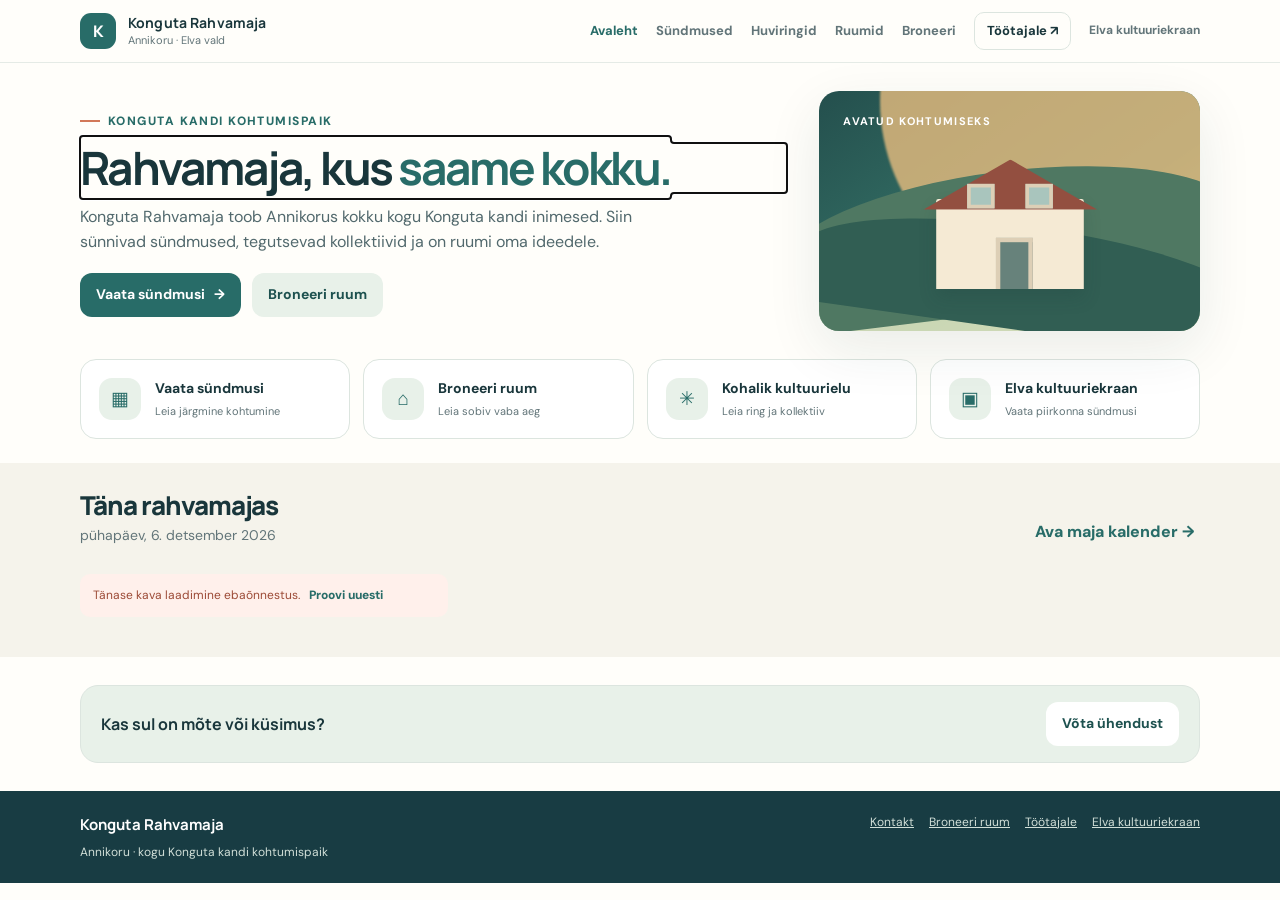
==== commit bf4a93f0: "Make every house view compact and remove empty visual space" ====
--- a/index.html
+++ b/index.html
@@ -40,7 +40,15 @@
     .back-button{display:inline-flex;align-items:center;min-height:44px;margin-top:18px;padding:8px 0;font-size:14px}
     .back-button+.page-head{padding-top:12px}.regular-activities{margin-top:22px;border-top:1px solid var(--line);padding-top:12px}.regular-activities summary{cursor:pointer;font-weight:700;padding:12px 0;font-size:14px}.regular-row{padding:12px 0;border-bottom:1px solid var(--line);font-size:13px}.regular-row p{margin:4px 0;color:var(--muted)}.regular-row small{color:var(--muted)}.regular-activities>.text-link{padding:16px 0;text-align:left;min-height:44px}.home-next h3{font-size:14px;margin-top:0}.home-next{grid-column:span 2}.event-calendar-panel summary{font-weight:700;color:var(--teal-dark);cursor:pointer;min-height:44px;padding:10px 0}.event-calendar-content>h2{margin:0 0 20px}.event-calendar-panel>details>summary{display:none}.mobile-staff{display:none;width:auto;padding:8px 10px;font-size:12px;font-weight:700;min-height:44px}.mobile-nav a{display:block;text-align:center;text-decoration:none;color:#627579;padding:7px 1px;border-radius:11px;font-size:10px;font-weight:700;overflow-wrap:anywhere}.mobile-nav a span{display:block;font-size:17px;margin-bottom:2px}
     @media(max-width:760px){.mobile-staff{display:block}#view-home .quick-links,#view-home .hero-note,#view-home .hero-art,#view-home .hero-copy,#view-home .home-about h2,#view-home .home-about .eyebrow,#view-home .home-about .secondary{display:none}#view-home .hero{padding:28px 0 24px}#view-home .hero h1{font-size:36px}#view-home .hero .actions{gap:9px}#view-home .hero .button{padding:12px 14px}#view-home .home-about .info-card{padding:18px}#view-home .home-about .info-card strong,#view-home .home-about .info-card p{display:none}#view-home .home-about .info-card .button{margin-top:0!important}#view-home .home-about .info-card{background:transparent;box-shadow:none;border:0;padding:0}#view-home .home-about{padding:28px 0}#view-home .home-about p{margin:0}.home-next{grid-column:auto}.event-calendar-panel>details>summary{display:list-item}.event-calendar-content{padding-top:16px}.event-calendar-content>h2{display:none}.event-layout{gap:14px}.event-calendar-panel{grid-row:2}#view-booking .booking-layout{display:flex;flex-direction:column}#view-booking .booking-side{display:contents}#view-booking .booking-calendar-panel{order:-1;width:100%}#view-booking .booking-layout>.form-card{width:100%}#bookingRoomInfo{order:3;width:100%}.mobile-nav{padding-bottom:max(7px,env(safe-area-inset-bottom));bottom:4px}.mobile-nav button,.mobile-nav a{min-height:48px}.footer{padding-bottom:115px}}
-  .booking-datetime .field{min-width:0}.datetime-controls{display:grid;grid-template-columns:minmax(0,1.15fr) minmax(0,.85fr);gap:8px}.datetime-controls input{min-width:0;width:100%}</style>
+  .booking-datetime .field{min-width:0}.datetime-controls{display:grid;grid-template-columns:minmax(0,1.15fr) minmax(0,.85fr);gap:8px}.datetime-controls input{min-width:0;width:100%}.public-event-card{width:100%;padding:0;text-align:left;color:inherit;font:inherit;cursor:pointer;transition:transform .18s ease,box-shadow .18s ease}.public-event-card:hover,.public-event-card:focus-visible{transform:translateY(-2px);box-shadow:0 14px 36px rgba(26,56,57,.12);outline:2px solid var(--teal);outline-offset:2px}.event-detail-hint{display:inline-block;margin-top:14px;color:var(--teal);font-size:12px;font-weight:800}.event-card-button{width:100%;text-align:left;color:inherit;font:inherit;cursor:pointer}.event-card-button:hover,.event-card-button:focus-visible{border-color:#9cbab0;box-shadow:var(--shadow);outline:2px solid var(--teal);outline-offset:2px}.event-detail-dialog{width:min(720px,calc(100% - 28px));max-height:calc(100dvh - 28px);overflow:auto;border:0;border-radius:20px;padding:24px;background:#fffefa;color:var(--ink);box-shadow:0 25px 80px rgba(15,38,41,.28)}.event-detail-dialog::backdrop{background:rgba(15,38,41,.62)}.event-detail-header{display:flex;align-items:center;justify-content:space-between;gap:16px;margin-bottom:18px}.event-detail-header h2{margin:0;font:800 18px Manrope}.event-detail-image{display:block;width:100%;max-height:360px;object-fit:cover;border-radius:14px;margin-bottom:18px}.event-detail-title{margin:5px 0 8px;font:800 clamp(23px,4vw,34px)/1.12 Manrope}.event-detail-time{margin-bottom:12px;color:var(--muted);font-weight:700}.event-card-button p{margin:5px 0 8px;color:var(--muted);font-size:13px} @media(max-width:760px){.event-detail-dialog{padding:17px}.event-detail-image{max-height:250px}}
+  
+    /* Keep the public header within narrow screens; use the bottom menu there. */
+    @media(max-width:1100px){.nav{display:none}.mobile-staff{display:block;flex:0 0 auto}.topbar-inner{gap:12px}.brand{min-width:0}.brand-copy{min-width:0}.house-switcher{min-width:0;max-width:180px;flex:1}.mobile-nav{position:fixed;z-index:12;left:10px;right:10px;bottom:4px;display:grid;grid-template-columns:repeat(5,minmax(0,1fr));gap:3px;padding:7px 7px max(7px,env(safe-area-inset-bottom));background:rgba(255,254,250,.97);border:1px solid var(--line);border-radius:17px;box-shadow:0 10px 30px #183b3830}.mobile-nav button,.mobile-nav a{border:0;background:transparent;color:#627579;padding:7px 2px;border-radius:11px;font-size:10px;font-weight:700;min-height:48px;cursor:pointer}.mobile-nav button span{display:block;font-size:17px;margin-bottom:2px}.mobile-nav button.active{background:var(--mint);color:var(--teal-dark)}.footer{padding-bottom:115px}}
+    @media(max-width:540px){.topbar-inner{height:auto;min-height:70px;flex-wrap:wrap;gap:8px;padding:10px 0}.brand{flex:1}.brand-mark{flex:0 0 38px;width:38px;height:38px}.brand-copy strong{font-size:13px}.brand-copy small{font-size:10px}.house-switcher{order:3;flex:0 0 100%;max-width:none;width:100%;min-height:36px}.mobile-staff{font-size:11px;padding:8px}.booking-datetime .field-grid{min-width:0}}
+    .booking-extra{border-top:1px solid var(--line);margin:14px 0;padding:12px 0}.booking-extra>summary{cursor:pointer;font-weight:700;min-height:44px;display:flex;align-items:center;gap:8px}.booking-extra>summary::before{content:'＋';color:var(--teal)}.booking-extra[open]>summary::before{content:'−'}.booking-extra .hint{margin-top:8px}.booking-extra .rate-card{margin-top:8px}.booking-extra h2{margin-top:12px}
+    #contractRequiredNotice+.hint{display:none}
+  </style>
+  <link rel="stylesheet" href="compact-layout.css?v=1">
 </head>
 <body>
   <header class="topbar">
@@ -70,8 +78,8 @@
       <section class="section alt"><div class="shell"><div class="section-head"><div><span class="eyebrow">Kalender</span><h2>Täna rahvamajas</h2><p id="todayDate"></p></div><button class="text-link" onclick="openHouseCalendar()">Ava maja kalender →</button></div><div id="homeEvents" class="event-grid"><div class="empty-card">Laadin tänaseid tegevusi…</div></div></div></section>
       <section class="section home-about"><div class="shell info-band"><div><span class="eyebrow">Kogukonna maja</span><h2 id="communityTitle">Koht, kuhu oma inimesed kokku kutsuda.</h2><p id="communityDescription">Rahvamaja on kogu Konguta kandi ühine paik. Siin saavad kokku kohalik kultuur, uued ideed ja inimesed, kes soovivad midagi koos teha.</p><button class="button secondary" onclick="showView('activities')">Avasta kohalikku kultuurielu</button></div><div class="info-card"><strong>Kas sul on mõte või küsimus?</strong><p>Räägime läbi, milline ruum ja lahendus sinu sündmusele sobib.</p><button class="button" style="margin-top:17px;background:#fff;color:var(--teal-dark)" onclick="showView('contact')">Võta ühendust</button></div></div></section>
     </section>
-    <section id="view-events" class="view"><div class="shell"><div class="page-head"><span class="eyebrow">Konguta rahvamajas</span><h1>Sündmused</h1><p>Leia järgmine kontsert, pidu või töötuba. Kõiki proove ja ruumikasutusi näed maja kalendris.</p></div><div class="two-col event-layout"><div class="form-card"><div class="panel-header"><h2 id="eventListHeading">Tulevased sündmused</h2><button id="upcomingEventsBtn" class="text-link hidden" type="button" onclick="loadEventSchedule('upcoming')">Kõik tulevased sündmused</button></div><input type="hidden" id="eventDate"><p id="eventListHint" class="hint">Siin kuvatakse juhataja poolt avalikuks märgitud sündmused. Kõiki ruumikasutusi näed maja kalendris.</p><div id="eventSchedule" class="schedule" aria-live="polite"><div class="loading">Laadin tulevasi sündmusi…</div></div><details class="regular-activities"><summary>Regulaarsed tegevused <span class="muted">· nädalakava</span></summary><p class="hint">Tavapärased tegevusajad. Muudatusi ja tegelikke ruumikasutusi vaata maja kalendrist.</p><div id="regularActivities"></div><button class="text-link" onclick="showView('activities')">Huviringide tutvustused ja kontaktid →</button></details></div><aside class="form-card calendar-panel event-calendar-panel"><details id="eventCalendarDisclosure" open><summary>Vaata maja kalendrit</summary><div class="event-calendar-content"><h2>Maja kalender</h2><div class="calendar-nav"><button type="button" aria-label="Eelmine kuu" onclick="changeEventMonth(-1)">‹</button><h2 id="eventMonthLabel">Kalender</h2><button type="button" aria-label="Järgmine kuu" onclick="changeEventMonth(1)">›</button></div><div class="calendar-weekdays" aria-hidden="true"><span>E</span><span>T</span><span>K</span><span>N</span><span>R</span><span>L</span><span>P</span></div><div id="eventCalendar" class="calendar-days" aria-label="Kuupäevade kalender"></div><div class="availability-legend" aria-label="Kalendri värvide tähendused"><span><i class="legend-free" aria-hidden="true"></i>Vaba</span><span><i class="legend-partial" aria-hidden="true"></i>Osaliselt hõivatud</span><span><i class="legend-full" aria-hidden="true"></i>Hõivatud</span><span><i class="legend-selected" aria-hidden="true"></i>Valitud päev</span></div><p class="calendar-explanation">Värvid arvestavad kõiki ruume kell 08.00–23.00 ja kasutuste vahele jäävat puhvrit. Punane tähendab, et üheski ruumis ei ole sobivat vaba aega. Klõpsa päeval, et vaadata täpseid aegu.</p><div id="eventCalendarLoad" class="calendar-load-state" role="status" aria-live="polite"></div></div></details></aside></div><section id="adminCalendarEntryPanel" class="panel hidden"><div class="panel-header"><h2 id="calendarEntryHeading">Lisa kalendrisse</h2></div><p class="hint">Vali kalendris kuupäev. Proovi saab lisada üheks korraks või korduma iga nädal samal ajal. Süsteem kontrollib tunni pikkust vahet teiste kasutustega.</p><form id="calendarEntryForm" onsubmit="submitCalendarEntry(event)"><input id="calendarEntryDate" type="hidden"><label class="field"><span>Kirje liik</span><select id="calendarEntryType" onchange="toggleCalendarEntryType()"><option value="event">Üritus</option><option value="trial">Kollektiivi proov</option></select></label><div id="calendarEntryCollectiveWrap" class="field hidden"><label class="field"><span>Kollektiiv</span><select id="calendarEntryCollective" aria-describedby="calendarCollectiveHint" onchange="fillCalendarCollectiveDefaults()"><option value="">Vali kollektiiv</option></select></label><p id="calendarCollectiveHint" class="hint" aria-live="polite"></p></div><label id="calendarEntryTitleWrap" class="field"><span>Ürituse nimetus</span><input id="calendarEntryTitle" maxlength="120" placeholder="nt kontsert, töötuba või koosolek"></label><div class="field-grid"><label class="field"><span>Ruum</span><select id="calendarEntryRoom" required><option value="">Vali ruum</option><option value="konguta-saal" selected>Saal</option><option value="konguta-valiala">Väliala / laululava ümbrus</option></select></label><label class="field"><span>Algusaeg</span><input id="calendarEntryStart" type="time" value="18:00" required></label></div><div class="field-grid"><label class="field"><span>Lõpuaeg</span><input id="calendarEntryEnd" type="time" value="20:00" required></label><label id="calendarRepeatWrap" class="service-option hidden" style="margin:0"><input type="checkbox" id="calendarRepeatWeekly" onchange="toggleCalendarRepeat()"><span><b>Korda iga nädal</b></span></label></div><label id="calendarRepeatUntilWrap" class="field hidden"><span>Korda kuni</span><input id="calendarRepeatUntil" type="date"></label><label class="service-option" style="margin:8px 0 14px"><input type="checkbox" id="calendarEntryPublic"><span><b>Näita nime avalikus kalendris</b></span></label><label class="field"><span>Lisainfo / märkus</span><textarea id="calendarEntryNotes" maxlength="500" placeholder="Valikuline märkus juhatajale"></textarea></label><button class="button small" id="calendarEntrySave" type="submit">Salvesta kalendrisse</button><div id="calendarEntryMessage" class="status-msg" aria-live="polite"></div></form></section><div class="info-card event-booking-cta"><strong>Soovid ruumi kasutada?</strong><p id="eventBookingHint">Saada ruumi kasutamise päring. Broneering muutub kehtivaks pärast rahvamaja kinnitust.</p><button class="button" style="margin-top:16px;background:#fff;color:var(--teal-dark)" onclick="showView('booking')">Broneeri ruum →</button></div></div></section>
-    <section id="view-booking" class="view"><div class="shell"><button id="bookingBack" class="text-link back-button" type="button" onclick="goBookingBack()">← Avalehele</button><div class="page-head"><span class="eyebrow">Ruumide kasutamine</span><h1>Broneeri ruum</h1><p>Vali kalendrist kuupäev ja vaata ruumi kasutust. Broneeringule lisatakse automaatselt 60 minutit enne ja pärast valitud aega.</p></div><div class="two-col booking-layout"><div class="form-card"><h2>Ruum ja aeg</h2><form id="bookingForm" onsubmit="submitBooking(event)"><label class="field"><span>Vali ruum</span><select id="bookRoom" required><option value="konguta-saal">Saal</option><option value="konguta-valiala">Väliala / laululava ümbrus</option></select></label><div class="field-grid booking-datetime"><label class="field"><span>Algus</span><div class="datetime-controls"><input id="bookDate" type="date" aria-label="Alguskuupäev" required><input id="startTime" type="time" value="18:00" aria-label="Algusaeg" required></div></label><label class="field"><span>Lõpp</span><div class="datetime-controls"><input id="bookEndDate" type="date" aria-label="Lõppkuupäev" required><input id="endTime" type="time" value="22:00" aria-label="Lõpuaeg" required></div></label></div><p class="hint">Vali alguse ja lõpu kuupäev ning kellaaeg. Hinda arvestatakse kogu nende vahele jääva aja järgi. Ettevalmistuse ja koristuse hõive määrab juhataja.</p><div class="field-grid"><label class="field"><span>Kasutuse laad</span><select id="clientType" onchange="updateQuote()"><option value="community">Kogukonnasõbralik kasutus</option><option value="commercial">Kommertskasutus</option></select></label></div><div class="rate-card"><h3>Ruumirendi tunnihind</h3><div class="rate-grid"><div class="rate-option" id="communityRateCard"><strong>Kogukonnasõbralik kasutus 20 €/h</strong><p>Eraisikute tähtpäevad, mittetulundusühingud, kohalikud seltsingud, heategevuslikud sündmused.</p></div><div class="rate-option" id="commercialRateCard"><strong>Kommertskasutus 30 €/h</strong><p>Ettevõtete üritused, tuluüritused, tooteesitlused, poliitilised üritused jms.</p></div></div><p class="quote-note">Vali kasutuse laad ülalolevast valikust.</p></div><h2 style="margin-top:22px">Lisateenused</h2><p class="hint">Vali vajalik tehnika ja abi. Teenusehind arvutatakse valitud kasutusaja järgi.</p><div class="service-options"><label class="service-option"><input id="serviceSound" type="checkbox" onchange="updateQuote()"><span><span>Helitehnika</span><b>50 € / üritus</b></span></label><label class="service-option"><input id="serviceLights" type="checkbox" onchange="updateQuote()"><span><span>Lava- ja meeleoluvalgus</span><b>50 € / üritus</b></span></label><label class="service-option"><input id="serviceTechnician" type="checkbox" onchange="updateQuote()"><span><span>Tehniline tugi (min. 2 tundi)</span><b id="technicianRate">20 € / tund</b></span></label></div><div id="quoteBox" class="quote-box" aria-live="polite"></div><div id="availabilityStatus" class="status-msg" aria-live="polite"></div><h2 style="margin-top:22px">Sinu kontaktandmed</h2><div class="field-grid"><label class="field"><span>Nimi</span><input id="clientName" autocomplete="name" required maxlength="120"></label><label class="field"><span>E-post</span><input id="clientEmail" type="email" autocomplete="email" required maxlength="200"></label></div><label class="field"><span>Telefon</span><input id="clientPhone" type="tel" autocomplete="tel" required maxlength="60"></label><label class="field"><span>Sündmuse kirjeldus <small class="muted">(rahvamaja töötajale)</small></span><textarea id="eventDescription" maxlength="1500" placeholder="Kirjelda lühidalt, milleks ruumi vajad."></textarea></label><p class="hint" id="bookingConfirmationHint">Päring saadetakse juhatajale kinnitamiseks. Avalikus kalendris näidatakse kinnist kasutust neutraalselt, ilma sinu kontaktandmeteta.</p><button class="button" id="submitBookingBtn" type="submit">Saada broneeringusoov →</button><div id="bookingMessage" class="status-msg" aria-live="polite"></div></form></div><aside class="booking-side">
+    <section id="view-events" class="view"><div class="shell"><div class="page-head"><span class="eyebrow">Konguta rahvamajas</span><h1>Sündmused</h1><p>Leia järgmine kontsert, pidu või töötuba. Kõiki proove ja ruumikasutusi näed maja kalendris.</p></div><div class="two-col event-layout"><div class="form-card"><div class="panel-header"><h2 id="eventListHeading">Tulevased sündmused</h2><button id="upcomingEventsBtn" class="text-link hidden" type="button" onclick="loadEventSchedule('upcoming')">Kõik tulevased sündmused</button></div><input type="hidden" id="eventDate"><p id="eventListHint" class="hint">Kontserdid, kohtumised ja teised tulevased sündmused. Kõiki ruumikasutusi näed maja kalendris.</p><div id="eventSchedule" class="schedule" aria-live="polite"><div class="loading">Laadin tulevasi sündmusi…</div></div><details class="regular-activities"><summary>Regulaarsed tegevused <span class="muted">· nädalakava</span></summary><p class="hint">Tavapärased tegevusajad. Muudatusi ja tegelikke ruumikasutusi vaata maja kalendrist.</p><div id="regularActivities"></div><button class="text-link" onclick="showView('activities')">Huviringide tutvustused ja kontaktid →</button></details></div><aside class="form-card calendar-panel event-calendar-panel"><details id="eventCalendarDisclosure" open><summary>Vaata maja kalendrit</summary><div class="event-calendar-content"><h2>Maja kalender</h2><div class="calendar-nav"><button type="button" aria-label="Eelmine kuu" onclick="changeEventMonth(-1)">‹</button><h2 id="eventMonthLabel">Kalender</h2><button type="button" aria-label="Järgmine kuu" onclick="changeEventMonth(1)">›</button></div><div class="calendar-weekdays" aria-hidden="true"><span>E</span><span>T</span><span>K</span><span>N</span><span>R</span><span>L</span><span>P</span></div><div id="eventCalendar" class="calendar-days" aria-label="Kuupäevade kalender"></div><div class="availability-legend" aria-label="Kalendri värvide tähendused"><span><i class="legend-free" aria-hidden="true"></i>Vaba</span><span><i class="legend-partial" aria-hidden="true"></i>Osaliselt hõivatud</span><span><i class="legend-full" aria-hidden="true"></i>Hõivatud</span><span><i class="legend-selected" aria-hidden="true"></i>Valitud päev</span></div><p class="calendar-explanation">Värvid arvestavad kõiki ruume kell 08.00–23.00 ja kasutuste vahele jäävat puhvrit. Punane tähendab, et üheski ruumis ei ole sobivat vaba aega. Klõpsa päeval, et vaadata täpseid aegu.</p><div id="eventCalendarLoad" class="calendar-load-state" role="status" aria-live="polite"></div></div></details></aside></div><section id="adminCalendarEntryPanel" class="panel hidden"><div class="panel-header"><h2 id="calendarEntryHeading">Lisa kalendrisse</h2></div><p class="hint">Vali kalendris kuupäev. Proovi saab lisada üheks korraks või korduma iga nädal samal ajal. Süsteem kontrollib tunni pikkust vahet teiste kasutustega.</p><form id="calendarEntryForm" onsubmit="submitCalendarEntry(event)"><input id="calendarEntryDate" type="hidden"><label class="field"><span>Kirje liik</span><select id="calendarEntryType" onchange="toggleCalendarEntryType()"><option value="event">Üritus</option><option value="trial">Kollektiivi proov</option></select></label><div id="calendarEntryCollectiveWrap" class="field hidden"><label class="field"><span>Kollektiiv</span><select id="calendarEntryCollective" aria-describedby="calendarCollectiveHint" onchange="fillCalendarCollectiveDefaults()"><option value="">Vali kollektiiv</option></select></label><p id="calendarCollectiveHint" class="hint" aria-live="polite"></p></div><label id="calendarEntryTitleWrap" class="field"><span>Ürituse nimetus</span><input id="calendarEntryTitle" maxlength="120" placeholder="nt kontsert, töötuba või koosolek"></label><div class="field-grid"><label class="field"><span>Ruum</span><select id="calendarEntryRoom" required><option value="">Vali ruum</option><option value="konguta-saal" selected>Saal</option><option value="konguta-valiala">Väliala / laululava ümbrus</option></select></label><label class="field"><span>Algusaeg</span><input id="calendarEntryStart" type="time" value="18:00" required></label></div><div class="field-grid"><label class="field"><span>Lõpuaeg</span><input id="calendarEntryEnd" type="time" value="20:00" required></label><label id="calendarRepeatWrap" class="service-option hidden" style="margin:0"><input type="checkbox" id="calendarRepeatWeekly" onchange="toggleCalendarRepeat()"><span><b>Korda iga nädal</b></span></label></div><label id="calendarRepeatUntilWrap" class="field hidden"><span>Korda kuni</span><input id="calendarRepeatUntil" type="date"></label><label class="service-option" style="margin:8px 0 14px"><input type="checkbox" id="calendarEntryPublic"><span><b>Näita nime avalikus kalendris</b></span></label><label class="field"><span>Lisainfo / märkus</span><textarea id="calendarEntryNotes" maxlength="500" placeholder="Valikuline märkus juhatajale"></textarea></label><button class="button small" id="calendarEntrySave" type="submit">Salvesta kalendrisse</button><div id="calendarEntryMessage" class="status-msg" aria-live="polite"></div></form></section><div class="info-card event-booking-cta"><strong>Soovid ruumi kasutada?</strong><p id="eventBookingHint">Saada ruumi kasutamise päring. Broneering muutub kehtivaks pärast rahvamaja kinnitust.</p><button class="button" style="margin-top:16px;background:#fff;color:var(--teal-dark)" onclick="showView('booking')">Broneeri ruum →</button></div></div></section>
+    <section id="view-booking" class="view"><div class="shell"><button id="bookingBack" class="text-link back-button" type="button" onclick="goBookingBack()">← Avalehele</button><div class="page-head"><span class="eyebrow">Ruumide kasutamine</span><h1>Broneeri ruum</h1><p>Vali kalendrist kuupäev ja vaata ruumi kasutust. Broneeringule lisatakse automaatselt 60 minutit enne ja pärast valitud aega.</p></div><div class="two-col booking-layout"><div class="form-card"><h2>Ruum ja aeg</h2><form id="bookingForm" onsubmit="submitBooking(event)"><label class="field"><span>Vali ruum</span><select id="bookRoom" required><option value="konguta-saal">Saal</option><option value="konguta-valiala">Väliala / laululava ümbrus</option></select></label><div class="field-grid booking-datetime"><label class="field"><span>Algus</span><div class="datetime-controls"><input id="bookDate" type="date" aria-label="Alguskuupäev" required><input id="startTime" type="time" value="18:00" aria-label="Algusaeg" required></div></label><label class="field"><span>Lõpp</span><div class="datetime-controls"><input id="bookEndDate" type="date" aria-label="Lõppkuupäev" required><input id="endTime" type="time" value="22:00" aria-label="Lõpuaeg" required></div></label></div><p class="hint">Vali alguse ja lõpu kuupäev ning kellaaeg. Hinda arvestatakse kogu nende vahele jääva aja järgi. Ettevalmistuse ja koristuse hõive määrab juhataja.</p><div class="field-grid"><label class="field"><span>Kasutuse laad</span><select id="clientType" onchange="updateQuote()"><option value="community">Kogukonnasõbralik kasutus</option><option value="commercial">Kommertskasutus</option></select></label></div><details class="booking-extra"><summary>Hinnakirja selgitused</summary><div class="rate-card"><h3>Ruumirendi tunnihind</h3><div class="rate-grid"><div class="rate-option" id="communityRateCard"><strong>Kogukonnasõbralik kasutus 20 €/h</strong><p>Eraisikute tähtpäevad, mittetulundusühingud, kohalikud seltsingud, heategevuslikud sündmused.</p></div><div class="rate-option" id="commercialRateCard"><strong>Kommertskasutus 30 €/h</strong><p>Ettevõtete üritused, tuluüritused, tooteesitlused, poliitilised üritused jms.</p></div></div><p class="quote-note">Vali kasutuse laad ülalolevast valikust.</p></div></details><details class="booking-extra"><summary>Tehnika ja lisavajadused</summary><h2 style="margin-top:22px">Lisateenused</h2><p class="hint">Vali vajalik tehnika ja abi. Teenusehind arvutatakse valitud kasutusaja järgi.</p><div class="service-options"><label class="service-option"><input id="serviceSound" type="checkbox" onchange="updateQuote()"><span><span>Helitehnika</span><b>50 € / üritus</b></span></label><label class="service-option"><input id="serviceLights" type="checkbox" onchange="updateQuote()"><span><span>Lava- ja meeleoluvalgus</span><b>50 € / üritus</b></span></label><label class="service-option"><input id="serviceTechnician" type="checkbox" onchange="updateQuote()"><span><span>Tehniline tugi (min. 2 tundi)</span><b id="technicianRate">20 € / tund</b></span></label></div></details><div id="quoteBox" class="quote-box" aria-live="polite"></div><div id="availabilityStatus" class="status-msg" aria-live="polite"></div><h2 style="margin-top:22px">Sinu kontaktandmed</h2><div class="field-grid"><label class="field"><span>Nimi</span><input id="clientName" autocomplete="name" required maxlength="120"></label><label class="field"><span>E-post</span><input id="clientEmail" type="email" autocomplete="email" required maxlength="200"></label></div><label class="field"><span>Telefon</span><input id="clientPhone" type="tel" autocomplete="tel" required maxlength="60"></label><label class="field"><span>Sündmuse kirjeldus <small class="muted">(rahvamaja töötajale)</small></span><textarea id="eventDescription" maxlength="1500" placeholder="Kirjelda lühidalt, milleks ruumi vajad."></textarea></label><p class="hint" id="bookingConfirmationHint">Päring saadetakse juhatajale kinnitamiseks. Avalikus kalendris näidatakse kinnist kasutust neutraalselt, ilma sinu kontaktandmeteta.</p><button class="button" id="submitBookingBtn" type="submit">Saada broneeringusoov →</button><div id="bookingMessage" class="status-msg" aria-live="polite"></div></form></div><aside class="booking-side">
         <div class="form-card calendar-panel booking-calendar-panel">
           <h2>Vali kasutusaeg</h2>
           <p class="hint">Broneeringule lisatakse automaatselt 60 min enne ja 60 min pärast. Kontroll toimub koos puhvriga.</p>
@@ -89,6 +97,7 @@
     <section id="view-contact" class="view"><div class="shell"><div class="page-head"><span class="eyebrow">Oleme olemas</span><h1>Võta ühendust</h1><p>Konguta Rahvamaja asub Annikoru külas ning tegutseb kogu Konguta kandi heaks.</p></div><div class="two-col"><div class="panel"><h2>Konguta Rahvamaja</h2><p><strong>Asukoht</strong><br><span id="contactAddress">Annikoru küla, Elva vald</span></p><p><strong>Telefon</strong><br><a id="contactPhone" href="tel:+37258887276">5888 7276</a></p><p><strong>E-post</strong><br><a id="contactEmail" href="mailto:kultuur@elva.ee">kultuur@elva.ee</a></p><a class="button" href="https://www.google.com/maps/search/?api=1&query=Konguta+Rahvamaja+Annikoru" target="_blank" rel="noopener">Leia asukoht kaardil ↗</a></div><div class="info-card"><strong>Korraldad sündmust?</strong><p>Saada meile ruumi kasutamise soov. Võtame sinuga ühendust, et täpsustada tingimused ja sobiv lahendus.</p><button class="button" style="margin-top:16px;background:#fff;color:var(--teal-dark)" onclick="showView('booking')">Broneeri ruum</button></div></div></div></section>
     <section id="view-login" class="view"><div class="shell"><div class="page-head"><span class="eyebrow">Töötajate siseveeb</span><h1 id="loginHeading">Logi töötajana sisse</h1><p>Rahvamaja töötajate ja kollektiivide juhendajate töölaud.</p></div><div class="form-card" style="max-width:510px;margin-bottom:60px"><div id="loginForm"><label class="field"><span>E-post</span><input type="email" id="loginEmail" autocomplete="username" required></label><label class="field"><span>Parool</span><input type="password" id="loginPassword" autocomplete="current-password" required></label><button class="button" id="loginButton" onclick="login()">Logi sisse</button><div id="loginMessage" class="status-msg" aria-live="polite"></div></div><div id="staffPanel" class="hidden"><div class="panel-header"><div><span class="eyebrow">Siseveeb</span><h2 id="staffWelcome" style="margin:8px 0 0">Töölauale</h2></div><button class="button outline small" onclick="logout()">Logi välja</button></div><div id="staffContent"></div></div></div></div></section>
   </main>
+  <dialog id="publicEventDialog" class="event-detail-dialog" aria-labelledby="publicEventDialogHeading"><div class="event-detail-header"><h2 id="publicEventDialogHeading">Sündmuse info</h2><button class="button outline small" type="button" onclick="$('publicEventDialog').close()">Sulge</button></div><div id="publicEventDetail"></div></dialog>
   <footer class="footer"><div class="shell footer-inner"><div><strong>Konguta Rahvamaja</strong><p>Annikoru · kogu Konguta kandi kohtumispaik</p></div><div class="footer-links"><a href="#contact" onclick="showView('contact');return false">Kontakt</a><a href="#booking" onclick="showView('booking');return false">Broneeri ruum</a><a href="#login" onclick="showView('login');return false">Töötajale</a><a href="kultuuriekraan.html">Elva kultuuriekraan</a></div></div></footer>
   <nav class="mobile-nav" aria-label="Kiirmenüü"><button data-view="home" onclick="showView('home')"><span aria-hidden="true">⌂</span>Avaleht</button><button data-view="events" onclick="showView('events')"><span aria-hidden="true">▦</span>Sündmused</button><button data-view="booking" onclick="showView('booking')"><span aria-hidden="true">＋</span>Broneeri</button><button data-view="activities" onclick="showView('activities')"><span aria-hidden="true">✳</span>Huviringid</button><a href="kultuuriekraan.html" aria-label="Elva kultuuriekraan"><span aria-hidden="true">▣</span>Kultuuriekraan</a></nav>
   <script>
@@ -205,9 +214,10 @@
           const occupancyStartTime=String(item.occupancyStartTime||item.reservedStartTime||item.startTime||'');
           const occupancyEndTime=String(item.occupancyEndTime||item.reservedEndTime||item.endTime||'');
           const occupancyExact=!!(occupancyStartTime&&occupancyEndTime&&(item.occupancyStartDate||item.reservedStartDate)&&(item.occupancyEndDate||item.reservedEndDate));
-          return { roomId: item.roomId, roomName: room?.name||item.roomName||'Kogu maja', date, endDate:String(item.endDate||date), occupancyStartDate,occupancyStartTime,occupancyEndDate,occupancyEndTime,occupancyExact,
+          return { id:String(item.id||item.bookingId||''), roomId: item.roomId, roomName: room?.name||item.roomName||'Kogu maja', date, endDate:String(item.endDate||date), occupancyStartDate,occupancyStartTime,occupancyEndDate,occupancyEndTime,occupancyExact,
             publicEvent: item.publicEvent === true, type: String(item.type || '').toLowerCase(),
             startTime: String(item.startTime || ''), endTime: String(item.endTime || ''),
+            publicDescription:String(item.publicDescription||item.description||''),imageUrl:String(item.imageUrl||''),ticketUrl:String(item.ticketUrl||''),socialUrl:String(item.socialUrl||''),infoUrl:String(item.infoUrl||''),
             status: confirmed ? 'confirmed' : 'pending',
             title: !confirmed ? 'Aeg on menetlemisel' : item.publicEvent === true && String(item.publicTitle || '').trim() ? String(item.publicTitle).trim() : 'Ruum kasutuses' };
         });
@@ -226,7 +236,12 @@
     }
     function calendarDayAvailability(date, roomId = '') {
       if (!calendarSnapshot) return { code: 'unknown', free: [] };
-      if (roomId) return roomAvailability(snapshotDay(calendarSnapshot, date, roomId), roomId);
+      const houseBooked=snapshotDay(calendarSnapshot,date).some(entry=>String(entry.roomId||'').startsWith('__whole_house__:'));
+      if (roomId) {
+        const state=roomAvailability(snapshotDay(calendarSnapshot, date, roomId), roomId);
+        return houseBooked ? {...state,code:'full',wholeHouseBusy:true} : state;
+      }
+      if(houseBooked)return {code:'full',free:[],wholeHouseBusy:true};
       const states = rooms.map(room => roomAvailability(snapshotDay(calendarSnapshot, date, room.id), room.id));
       const code = states.some(x => x.code === 'unknown') ? 'unknown' : states.every(x => x.code === 'free') ? 'free' : states.every(x => x.code === 'full') ? 'full' : 'partial';
       return { code, free: [] };
@@ -257,7 +272,7 @@
       calendarLoadState = 'loading'; calendarSnapshot = null; bookingScheduleReady = false;
       $('submitBookingBtn').disabled = true; paintAvailabilityCalendars();
       const request = jsonp({ action: 'list' }).then(result => {
-        if (generation !== calendarGeneration) return loadCalendarAvailability();
+        if (generation !== calendarGeneration) { if (calendarRequest === request) calendarRequest = null; return loadCalendarAvailability(); }
         if (!result?.ok) throw new Error(result?.error || 'Kalendrit ei saanud laadida.');
         calendarSnapshot = publicCalendarUsages(result.usages);
         calendarLoadedAt = Date.now(); calendarLoadState = 'ready';
@@ -287,7 +302,7 @@
         const iso = date.getFullYear()+'-'+String(date.getMonth()+1).padStart(2,'0')+'-'+String(date.getDate()).padStart(2,'0');
         const state = iso < today ? { code: 'past' } : calendarDayAvailability(iso, roomId);
         const label = state.code === 'unknown' && calendarLoadState !== 'error' ? 'Laadin' : availabilityLabels[state.code];
-        const description = { free:'Vaba päev', partial:'Osaliselt hõivatud, sobivaid vabu aegu on veel', full:'Hõivatud, sobivat vaba aega kell 08.00–23.00 ei ole', unknown:'Saadavus ei ole teada', past:'Möödunud päev' }[state.code];
+        const description=state.wholeHouseBusy?'Kogu maja on sellel päeval broneeritud; klõpsa, et vaadata täpseid aegu':{ free:'Vaba päev', partial:'Osaliselt hõivatud, sobivaid vabu aegu on veel', full:'Hõivatud, sobivat vaba aega kell 08.00–23.00 ei ole', unknown:'Saadavus ei ole teada', past:'Möödunud päev' }[state.code];
         const fullDate = new Intl.DateTimeFormat('et-EE', { dateStyle: 'full' }).format(date);
         const classes = ['calendar-day', 'availability-'+state.code];
         if (date.getMonth() !== month-1) classes.push('outside');
@@ -437,7 +452,8 @@
       eventCalendarMonth=date.getFullYear()+'-'+String(date.getMonth()+1).padStart(2,'0');
       renderEventCalendar(); loadEventSchedule(eventListMode,{preserveMonth:true});
     }
-    function renderScheduleEntries(target,entries,mode){const selected=mode==='day';if(!entries.length){target.innerHTML=`<div class="empty-card">${selected?'Valitud päeval ei ole kalendris ruumikasutust näha.':'Tulevasi avalikke sündmusi pole praegu kalendrisse lisatud. Regulaarsed tegevused leiad allpool ning kõik kasutused maja kalendrist.'}</div>`;return}target.innerHTML=entries.map(e=>{const d=new Date(e.date+'T12:00:00');return `<article class="event-card"><div class="date-block"><b>${d.getDate()}</b><small>${new Intl.DateTimeFormat('et-EE',{month:'short'}).format(d).replace('.','').toUpperCase()}</small></div><div><h3>${esc(e.title||'Ruum kasutuses')}</h3><p>${new Intl.DateTimeFormat('et-EE',{day:'numeric',month:'long'}).format(d)} · ${esc(e.startTime||'')}–${esc(e.endTime||'')} · ${esc(e.roomName||rooms.find(r=>r.id===e.roomId)?.name||'Rahvamaja')}</p><span class="badge ${e.status==='pending'?'':'good'}">${e.status==='pending'?'Menetluses':'Kinnitatud'}</span></div></article>`}).join('')}
+    function openPublicEventById(id){const e=(calendarSnapshot||[]).find(entry=>entry.id===String(id));if(!e)return;const d=new Date(e.date+'T12:00:00'),dateLabel=new Intl.DateTimeFormat('et-EE',{weekday:'long',day:'numeric',month:'long',year:'numeric'}).format(d),room=e.roomName||rooms.find(r=>r.id===e.roomId)?.name||'Rahvamaja',safeLink=value=>/^https:\/\/[^\s<>\"']+$/i.test(String(value||''))?String(value):'',imageUrl=safeLink(e.imageUrl),image=imageUrl?'<img class="event-detail-image" src="'+esc(imageUrl)+'" alt="'+esc(e.title||'Sündmuse pilt')+'">':'',links=[[e.ticketUrl,'Osta pilet ↗'],[e.socialUrl,'Sotsiaalmeedias ↗'],[e.infoUrl,'Lisainfo ↗']].map(([url,label])=>[safeLink(url),label]).filter(([url])=>url).map(([url,label])=>'<a class="event-action" href="'+esc(url)+'" target="_blank" rel="noopener">'+label+'</a>').join('');$('publicEventDetail').innerHTML=image+'<p class="public-event-kicker">'+esc(dateLabel)+' · '+esc(room)+'</p><h3 class="event-detail-title">'+esc(e.title||'Sündmus')+'</h3><p class="event-detail-time">'+esc(e.startTime||'')+(e.endTime?'–'+esc(e.endTime):'')+'</p>'+(e.publicDescription?'<p class="public-event-description">'+esc(e.publicDescription)+'</p>':'')+(links?'<div class="event-actions">'+links+'</div>':'');$('publicEventDialog').showModal()}
+    function renderScheduleEntries(target,entries,mode){const selected=mode==='day';if(!entries.length){target.innerHTML=`<div class="empty-card">${selected?'Valitud päeval ei ole kalendris ruumikasutust näha.':'Tulevasi avalikke sündmusi pole praegu kalendrisse lisatud. Regulaarsed tegevused leiad allpool ning kõik kasutused maja kalendrist.'}</div>`;return}target.innerHTML=entries.map(e=>{const d=new Date(e.date+'T12:00:00');return `<button type="button" class="event-card event-card-button" data-event-id="${esc(e.id)}" onclick="openPublicEventById(this.dataset.eventId)" aria-label="Ava sündmuse ${esc(e.title||'ruumikasutuse')} detailid"><div class="date-block"><b>${d.getDate()}</b><small>${new Intl.DateTimeFormat('et-EE',{month:'short'}).format(d).replace('.','').toUpperCase()}</small></div><div><h3>${esc(e.title||'Ruum kasutuses')}</h3><p>${new Intl.DateTimeFormat('et-EE',{day:'numeric',month:'long'}).format(d)} · ${esc(e.startTime||'')}–${esc(e.endTime||'')} · ${esc(e.roomName||rooms.find(r=>r.id===e.roomId)?.name||'Rahvamaja')}</p><span class="badge ${e.status==='pending'?'':'good'}">${e.status==='pending'?'Menetluses':'Kinnitatud'}</span><span class="event-detail-hint">Vaata sündmuse infot →</span></div></button>`}).join('')}
     function upcomingPublicEvents(snapshot,today){return snapshot.filter(e=>e.date>=today&&e.status==='confirmed'&&e.publicEvent===true&&!['proov','trial','rehearsal','collective','huviring','ring','treening'].includes(String(e.type||'').trim().toLowerCase())).sort((a,b)=>(a.date+' '+a.startTime).localeCompare(b.date+' '+b.startTime));}
     function renderRegularActivities(){const root=$('regularActivities');if(!root)return;root.innerHTML=(siteSettings.activities||[]).map(c=>`<article class="regular-row"><strong>${esc(c.name)}</strong><p>${esc(c.schedule||'Aeg kokkuleppel')}</p><small>${esc(c.location||'')}</small></article>`).join('')||'<p>Regulaarsete tegevuste infot lisatakse peagi.</p>';}
     async function loadHomeEvents(){
@@ -523,7 +539,7 @@
     restoreBookingDraft();
     $('bookingForm').addEventListener('input',saveBookingDraft);$('bookingForm').addEventListener('change',saveBookingDraft);$('bookingForm').addEventListener('reset',()=>{try{sessionStorage.removeItem(bookingDraftKey);}catch(e){}});
     const mobileCalendar=window.matchMedia('(max-width:760px)');
-    const adjustEventCalendar=()=>{$('eventCalendarDisclosure').open=!mobileCalendar.matches;};adjustEventCalendar();mobileCalendar.addEventListener('change',adjustEventCalendar);
+    const adjustEventCalendar=()=>{const disclosure=$('eventCalendarDisclosure');if(disclosure)disclosure.open=!mobileCalendar.matches;};adjustEventCalendar();mobileCalendar.addEventListener('change',adjustEventCalendar);
     loadPublicHouse();initNavigation();restoreSession();
   </script>
 </body>
--- a/compact-layout.css
+++ b/compact-layout.css
@@ -0,0 +1,70 @@
+/* Shared scale for the public pages and staff workspace. */
+.topbar-inner{height:62px;gap:16px}
+.brand-mark{width:36px;height:36px;border-radius:11px;flex:none;font-size:16px}
+.brand-copy strong{font-size:14px}.brand-copy small{margin-top:3px}
+.nav{gap:18px}.nav .staff-button{border-radius:10px;padding:8px 12px;white-space:nowrap}
+.nav .external-nav{max-width:115px;font-size:12px;line-height:1.3}
+.page-head{padding:24px 0 18px}.page-head h1{font-size:clamp(27px,3vw,34px);margin:8px 0 10px;line-height:1.15}
+.page-head p{font-size:15px;line-height:1.5;margin-bottom:0;max-width:720px}
+.page-head>.eyebrow{display:none}
+.hero{padding:28px 0;gap:32px;grid-template-columns:1.3fr .7fr}
+.hero h1{font-size:clamp(32px,3.8vw,46px);margin:12px 0;line-height:1.1}
+.hero-copy{font-size:16px;max-width:560px;margin-bottom:0}
+.hero-art{height:240px;border-radius:20px}
+.hero-art .house{transform:translateX(-50%) scale(.72);transform-origin:bottom center;bottom:42px}
+.hero-art .hill{bottom:20px}.hero-art .hill.two{bottom:0}
+.hero-note{display:none}.hero .actions{margin:18px 0 0}
+.section{padding:28px 0}.section-head{margin-bottom:16px}
+.section-head h2{font-size:26px;margin:0}.section-head .eyebrow{display:none}
+.section-head p{margin-top:5px}.quick-links{margin-bottom:24px}
+.button{min-height:44px;padding:0 16px}.form-card,.panel{padding:18px}
+.form-card h2,.panel h2{font-size:18px;margin-bottom:12px}
+.two-col{gap:20px;padding-bottom:32px}.back-button{margin-top:8px;font-size:13px}
+.back-button+.page-head{padding-top:4px}
+.calendar-day{aspect-ratio:auto;min-height:54px;height:54px}
+.calendar-nav{margin-bottom:10px}.booking-extra{margin:10px 0;padding:6px 0}
+.field{margin-bottom:11px}.field input,.field select,.field textarea{font-size:16px}
+.events-page{padding-bottom:32px}.events-heading{display:none}
+.events-list-section{max-width:none}.public-event-card{grid-template-columns:120px minmax(0,1fr)}
+.public-event-visual{min-height:140px;padding:14px}.public-event-body{padding:18px}
+.public-event-body h3{font-size:22px}.public-event-description{margin-top:10px}
+.public-event-card:not(:has(.public-event-visual[style*="background-image"])){grid-template-columns:100px minmax(0,1fr)}
+.public-event-card:not(:has(.public-event-visual[style*="background-image"])) .public-event-visual{background:var(--mint);min-height:0;align-items:center;justify-content:center;padding:10px}
+.card-photo:not([style*="background-image"]){display:none}
+.collective-card .card-photo,.room-card .card-photo{height:140px;aspect-ratio:auto}
+.card-body{padding:16px}.collective-grid,.room-grid{align-items:start}
+#view-activities .collective-grid{padding-bottom:28px}
+#homeEvents{align-items:start;grid-template-columns:minmax(0,1fr) minmax(0,2fr)}
+#homeEvents>.empty-card{padding:6px 0;border:0;background:transparent;box-shadow:none}
+.home-next{grid-column:auto}.home-next h3{margin-bottom:8px}
+.home-about .info-band{display:block}.home-about .info-band>div:first-child{display:none}
+.home-about .info-card{display:flex;flex-wrap:wrap;gap:12px 20px;align-items:center;padding:16px 20px;background:var(--mint);color:var(--ink);box-shadow:none}
+.home-about .info-card strong{font-size:16px}.home-about .info-card p{display:none}
+.home-about .info-card .row-actions{margin:0 0 0 auto!important}
+.home-about .info-card>.button{margin:0 0 0 auto!important}
+.footer{padding:22px 0}.footer p{margin:5px 0 0}
+#view-login:has(#staffPanel:not(.hidden)) .page-head{display:none}
+#view-login:has(#staffPanel:not(.hidden))>.shell{padding-top:20px}
+#view-login:has(#staffPanel:not(.hidden))>.shell>.form-card{margin-bottom:28px!important}
+.k-tabs{margin:12px 0}.k-tabs button{min-height:38px}
+.idea-explanation{align-self:start;padding:12px 16px}
+.idea-explanation summary{cursor:pointer;font-weight:700;min-height:44px;display:flex;align-items:center;gap:8px}
+.idea-explanation summary::before{content:'＋';color:var(--teal)}
+.idea-explanation[open] summary::before{content:'−'}
+.idea-explanation p{font-size:14px;margin:8px 0}
+@media(min-width:761px) and (max-width:1100px){.topbar-inner{gap:12px}.footer{padding-bottom:100px}}
+@media(max-width:760px){
+  .topbar-inner{height:62px}.page-head{padding:20px 0 16px}
+  .page-head h1{font-size:28px}.hero{grid-template-columns:1fr}
+  #view-home .hero{padding:22px 0}#view-home .hero h1{font-size:32px}
+  .section{padding:24px 0}.section-head{gap:12px;flex-wrap:wrap}.section-head h2{font-size:24px}
+  .form-card,.panel{padding:16px}.public-event-body h3{font-size:20px}
+  .public-event-card{grid-template-columns:1fr}.public-event-visual{min-height:150px}
+  .public-event-card:not(:has(.public-event-visual[style*="background-image"])){grid-template-columns:78px minmax(0,1fr)}
+  .public-event-date{min-width:58px;padding:8px}.public-event-date strong{font-size:24px}
+  #homeEvents{grid-template-columns:1fr;gap:12px}
+  #view-home .home-about{padding:20px 0}.home-about .info-card{gap:10px}
+  .home-about .info-card .row-actions,.home-about .info-card>.button{margin:0!important}
+  .footer{padding:22px 0 110px}.calendar-day{height:54px}
+}
+@media(max-width:540px){.topbar-inner{height:auto}.page-head p{font-size:14px}}
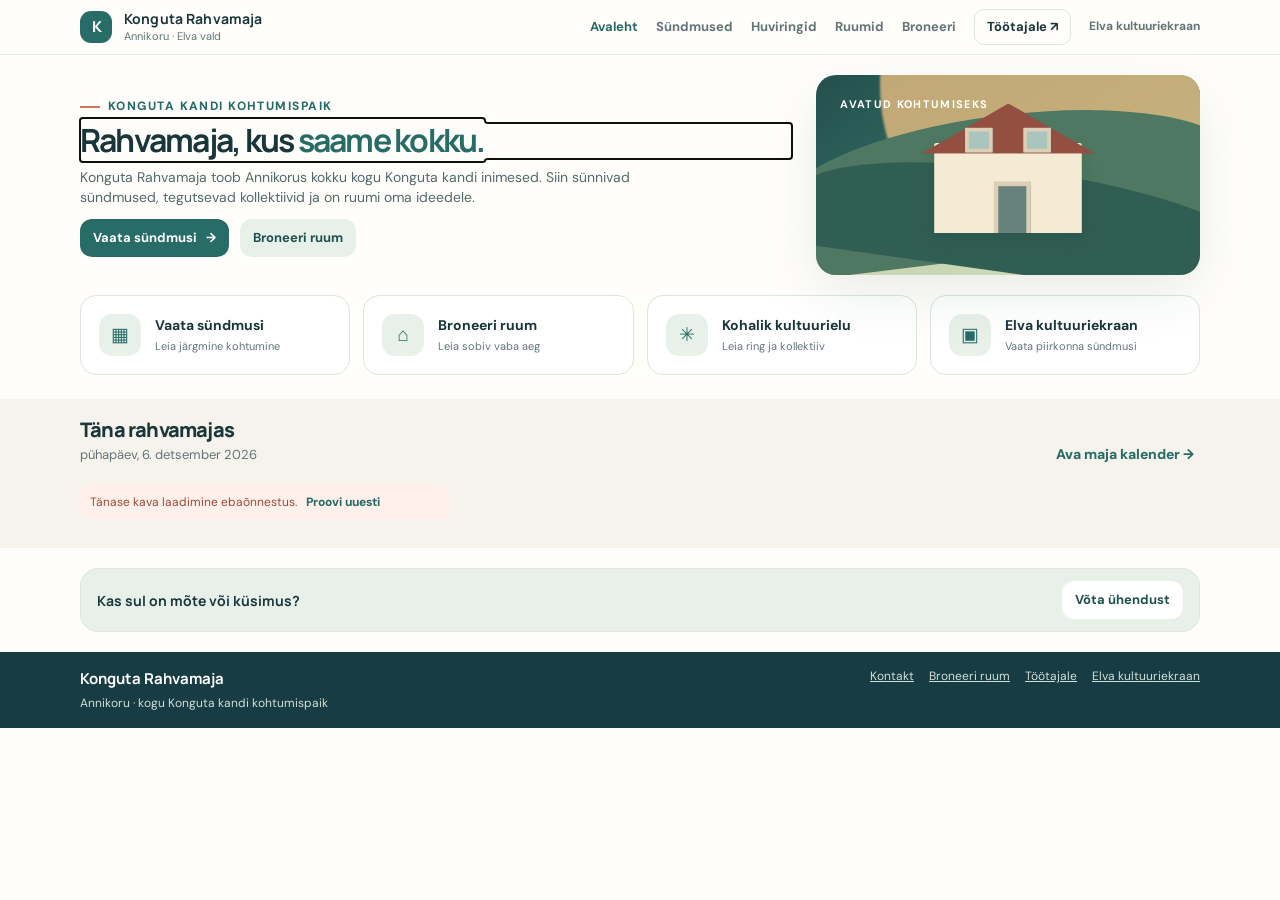
==== commit 437941de: "Reduce desktop type size and spacing across house views" ====
--- a/index.html
+++ b/index.html
@@ -48,7 +48,7 @@
     .booking-extra{border-top:1px solid var(--line);margin:14px 0;padding:12px 0}.booking-extra>summary{cursor:pointer;font-weight:700;min-height:44px;display:flex;align-items:center;gap:8px}.booking-extra>summary::before{content:'＋';color:var(--teal)}.booking-extra[open]>summary::before{content:'−'}.booking-extra .hint{margin-top:8px}.booking-extra .rate-card{margin-top:8px}.booking-extra h2{margin-top:12px}
     #contractRequiredNotice+.hint{display:none}
   </style>
-  <link rel="stylesheet" href="compact-layout.css?v=1">
+  <link rel="stylesheet" href="compact-layout.css?v=3">
 </head>
 <body>
   <header class="topbar">
--- a/compact-layout.css
+++ b/compact-layout.css
@@ -24,6 +24,9 @@
 .calendar-day{aspect-ratio:auto;min-height:54px;height:54px}
 .calendar-nav{margin-bottom:10px}.booking-extra{margin:10px 0;padding:6px 0}
 .field{margin-bottom:11px}.field input,.field select,.field textarea{font-size:16px}
+.booking-datetime{grid-template-columns:1fr}
+.booking-datetime>.field{display:grid;grid-template-columns:50px minmax(0,1fr);align-items:center;gap:8px}
+.booking-datetime>.field>span{margin:0}
 .events-page{padding-bottom:32px}.events-heading{display:none}
 .events-list-section{max-width:none}.public-event-card{grid-template-columns:120px minmax(0,1fr)}
 .public-event-visual{min-height:140px;padding:14px}.public-event-body{padding:18px}
@@ -67,4 +70,55 @@
   .home-about .info-card .row-actions,.home-about .info-card>.button{margin:0!important}
   .footer{padding:22px 0 110px}.calendar-day{height:54px}
 }
-@media(max-width:540px){.topbar-inner{height:auto}.page-head p{font-size:14px}}
+@media(max-width:540px){.topbar-inner{height:auto}.page-head p{font-size:14px}.booking-datetime>.field{display:block}.booking-datetime>.field>span{margin-bottom:6px}}
+@media(max-width:390px){.booking-datetime .datetime-controls{grid-template-columns:1fr}}
+
+/* Desktop density: preserve the layout while reducing type and accumulated space. */
+@media(min-width:761px){
+  body{font-size:14px;line-height:1.45}
+  .topbar-inner{height:54px}.brand-mark{width:32px;height:32px;font-size:15px}
+  .nav button,.nav .external-nav{padding-top:8px;padding-bottom:8px}
+  .page-head{padding:16px 0 12px}.page-head h1{font-size:24px;margin:4px 0 6px;line-height:1.2}
+  .page-head p{font-size:14px}.back-button{min-height:32px;margin-top:4px;padding:4px 0}
+  .back-button+.page-head{padding-top:2px}
+  .hero{padding:20px 0;gap:24px}.hero h1{font-size:32px;margin:8px 0}
+  .hero-copy{font-size:14px}.hero .actions{margin-top:12px}.hero-art{height:200px}
+  .section{padding:20px 0}.section-head{margin-bottom:12px}.section-head h2{font-size:20px}
+  .section-head p{font-size:13px}.two-col{gap:16px;padding-bottom:24px}
+  .form-card,.panel{padding:12px}.form-card h2,.panel h2{font-size:16px;margin-bottom:8px}
+  .panel-header{margin-bottom:10px}.panel{margin-bottom:12px}
+  .field-grid{gap:8px}.field{margin-bottom:8px}.field-grid>.field{margin-bottom:0}
+  .field-grid{margin-bottom:8px}.field span{margin-bottom:4px}
+  .field input,.field select,.field textarea{min-height:38px;padding:7px 10px;font-size:14px;border-radius:8px}
+  .field textarea{min-height:68px}
+  .button{min-height:38px;padding:0 13px;font-size:13px}.button.small{min-height:32px}
+  .booking-extra{margin:6px 0;padding:4px 0}.booking-extra>summary{min-height:32px;font-size:13px}
+  #bookingForm>h2,#ideaForm>h2{margin-top:12px!important}
+  .hint{margin-bottom:8px}.quote-box{padding:10px;margin:10px 0}
+  .quote-box h3{font-size:14px;margin-bottom:6px}.quote-row{padding:3px 0}
+  .quote-total{font-size:15px;margin-top:4px;padding-top:6px}.quote-note{margin-top:6px}
+  .status-msg{padding:8px 10px;margin:8px 0}.service-options{gap:6px;margin:6px 0 10px}
+  .service-option{padding:8px}.rate-card{padding:10px;margin-bottom:10px}
+  .calendar-nav{margin-bottom:8px}.calendar-nav h2{font-size:16px}
+  .calendar-nav button{width:32px;height:32px;font-size:18px}
+  .calendar-weekdays span{padding:3px 0}.calendar-day{min-height:44px;height:44px;border-radius:8px}
+  .calendar-day .day-number{font-size:13px}.availability-legend{margin:10px 0 6px;font-size:11px;gap:6px 10px}
+  .calendar-load-state{margin:4px 0}.schedule{padding:10px;margin:8px 0 10px}
+  .booking-data-grid{margin:10px 0;gap:8px}.booking-data{padding:9px}
+  .card-body,.public-event-body{padding:12px}.public-event-body h3{font-size:18px}
+  .public-event-description{margin-top:8px}.event-detail-hint{margin-top:10px}
+  .collective-details{gap:6px;margin-top:10px;padding-top:8px}.row-actions{gap:6px;margin-top:8px}
+  .event-grid,.collective-grid,.room-grid{gap:12px}.event-feed{gap:12px}
+  .home-about .info-card{padding:12px 16px}.home-about .info-card strong{font-size:14px}
+  .k-tabs{gap:6px;margin:10px 0}.k-tabs button{min-height:32px}
+  .k-filter-grid{gap:8px}.k-filter-grid .service-option{min-height:38px;margin-bottom:8px}
+  #kStaffSection>.panel{margin:12px 0}.k-activity{margin:10px 0}
+  .k-activity>summary,.k-assist>summary{padding:10px;min-height:38px;font-size:14px}
+  .k-activity-fields{padding:12px}.k-assist{margin-bottom:12px}
+  .k-booking-list .booking-row,.booking-row{padding:10px 0}
+  .k-dialog,.event-detail-dialog{padding:16px}
+  .k-dialog h2,.event-detail-header h2{font-size:18px}
+  .event-detail-title{font-size:24px}.event-detail-header{margin-bottom:12px}
+  .footer{padding-top:16px;padding-bottom:16px}
+}
+@media(min-width:761px) and (max-width:1100px){.footer{padding-bottom:100px}}
